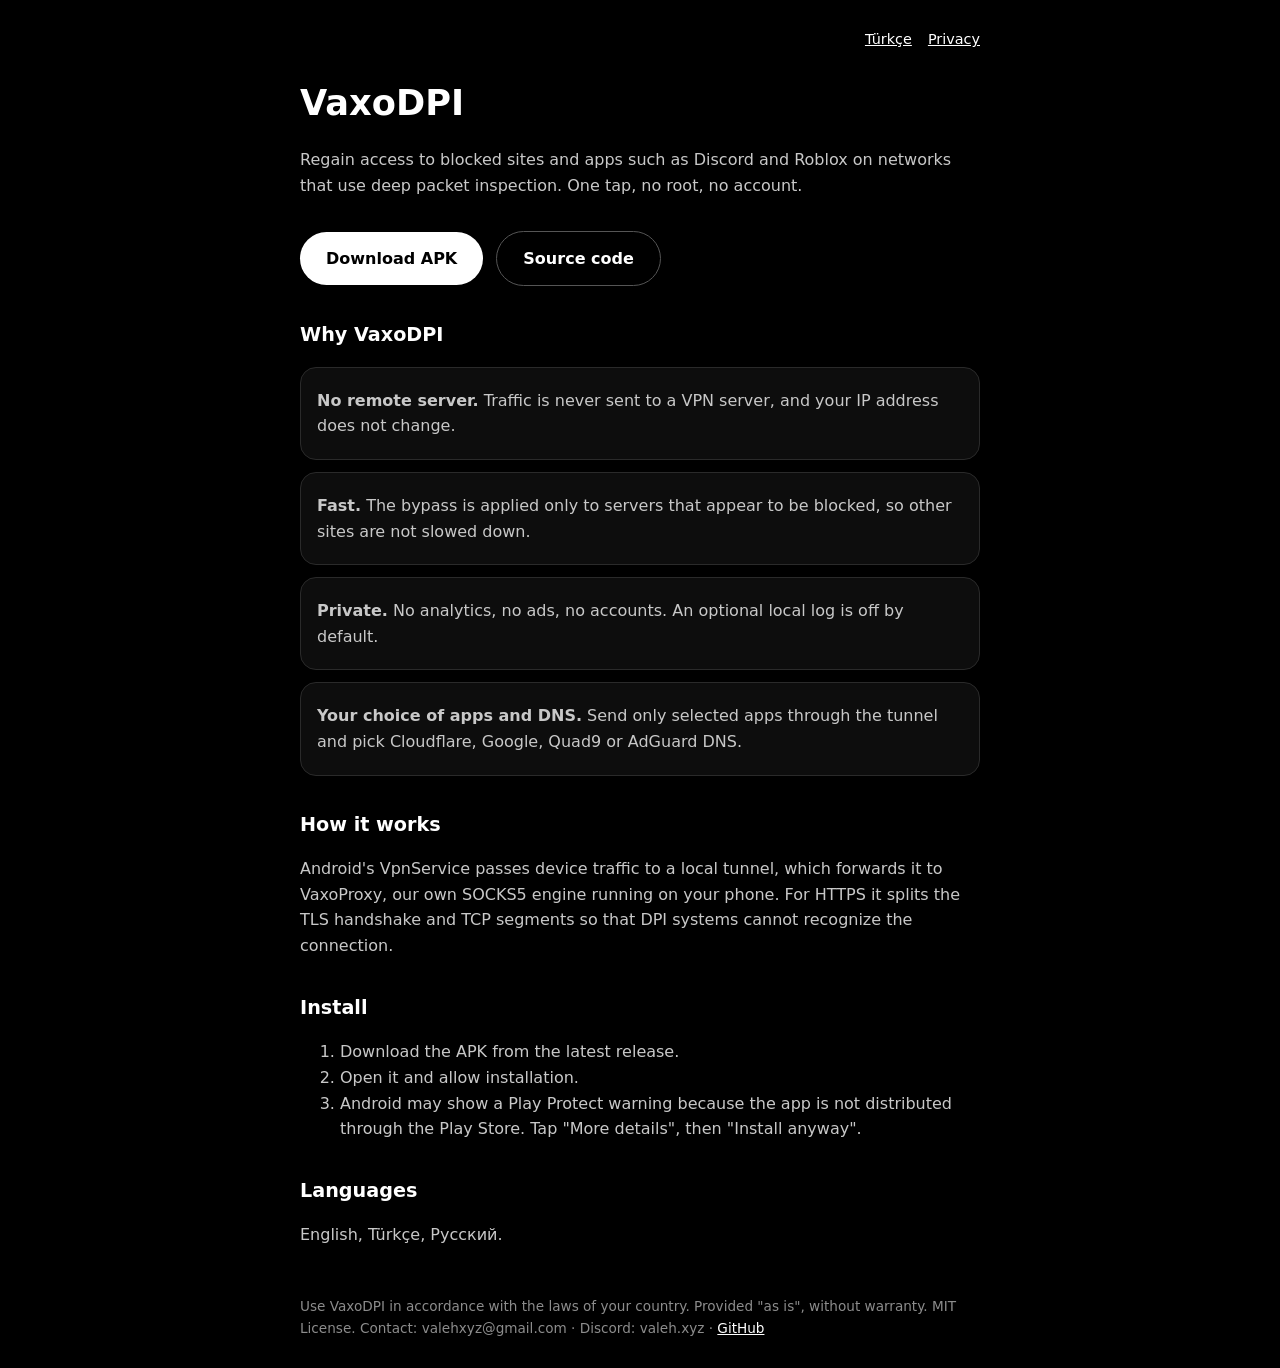
==== docs/index.html @ 260b026a "Add website and privacy policy" ====
<!doctype html>
<html lang="en"><head><meta charset="utf-8">
<meta name="viewport" content="width=device-width,initial-scale=1">
<title>VaxoDPI – Android DPI bypass, no root, no server</title>
<meta name="description" content="VaxoDPI regains access to blocked sites and apps on Android. No root, no remote VPN server, no analytics.">
<link rel="stylesheet" href="style.css"></head><body><main>
<nav><a href="tr.html">Türkçe</a><a href="privacy.html">Privacy</a></nav>
<h1>VaxoDPI</h1>
<p>Regain access to blocked sites and apps such as Discord and Roblox on networks that use deep packet inspection. One tap, no root, no account.</p>
<a class="btn" href="https://github.com/valehhdoth/VaxoDPI/releases/latest">Download APK</a>
<a class="btn alt" href="https://github.com/valehhdoth/VaxoDPI">Source code</a>
<h2>Why VaxoDPI</h2>
<div class="card"><p><b>No remote server.</b> Traffic is never sent to a VPN server, and your IP address does not change.</p></div>
<div class="card"><p><b>Fast.</b> The bypass is applied only to servers that appear to be blocked, so other sites are not slowed down.</p></div>
<div class="card"><p><b>Private.</b> No analytics, no ads, no accounts. An optional local log is off by default.</p></div>
<div class="card"><p><b>Your choice of apps and DNS.</b> Send only selected apps through the tunnel and pick Cloudflare, Google, Quad9 or AdGuard DNS.</p></div>
<h2>How it works</h2>
<p>Android's VpnService passes device traffic to a local tunnel, which forwards it to VaxoProxy, our own SOCKS5 engine running on your phone. For HTTPS it splits the TLS handshake and TCP segments so that DPI systems cannot recognize the connection.</p>
<h2>Install</h2>
<ol><li>Download the APK from the latest release.</li><li>Open it and allow installation.</li><li>Android may show a Play Protect warning because the app is not distributed through the Play Store. Tap "More details", then "Install anyway".</li></ol>
<h2>Languages</h2>
<p>English, Türkçe, Русский.</p>
<footer>Use VaxoDPI in accordance with the laws of your country. Provided "as is", without warranty. MIT License. Contact: valehxyz@gmail.com · Discord: valeh.xyz · <a href="https://github.com/valehhdoth">GitHub</a></footer>
</main></body></html>
---- docs/style.css ----
:root{color-scheme:dark}
*{box-sizing:border-box}
body{margin:0;background:#000;color:#fff;font-family:system-ui,sans-serif;line-height:1.6}
main{max-width:720px;margin:0 auto;padding:28px 20px}
h1{font-size:2.2rem;margin:24px 0 8px}
h2{margin-top:34px;font-size:1.2rem}
p,li{color:#c8c8c8}
a{color:#fff}
.btn{display:inline-block;background:#fff;color:#000;padding:14px 26px;border-radius:28px;text-decoration:none;font-weight:700;margin:16px 8px 0 0}
.btn.alt{background:none;color:#fff;border:1px solid #555}
.card{background:#0d0d0d;border:1px solid #2a2a2a;border-radius:16px;padding:4px 16px;margin:12px 0}
nav{display:flex;gap:16px;justify-content:flex-end;font-size:.9rem}
footer{margin-top:48px;color:#8c8c8c;font-size:.85rem}
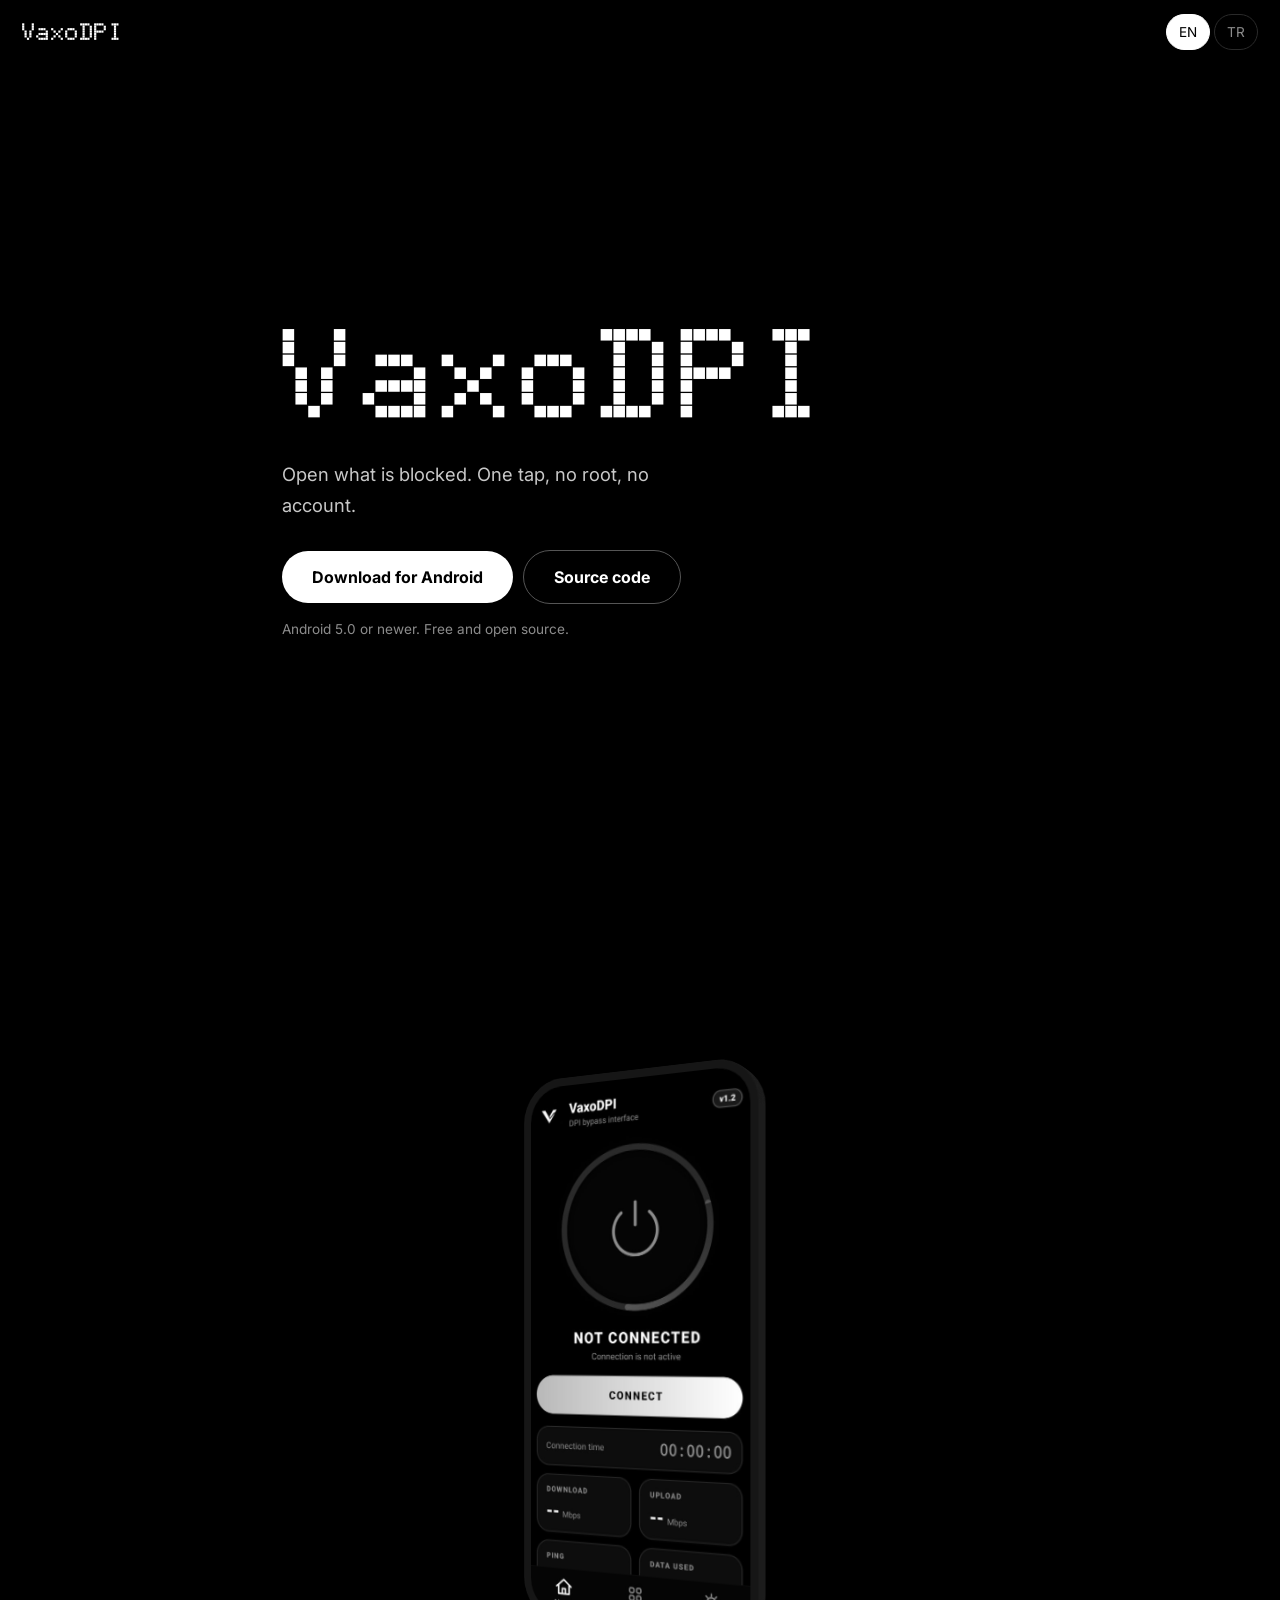
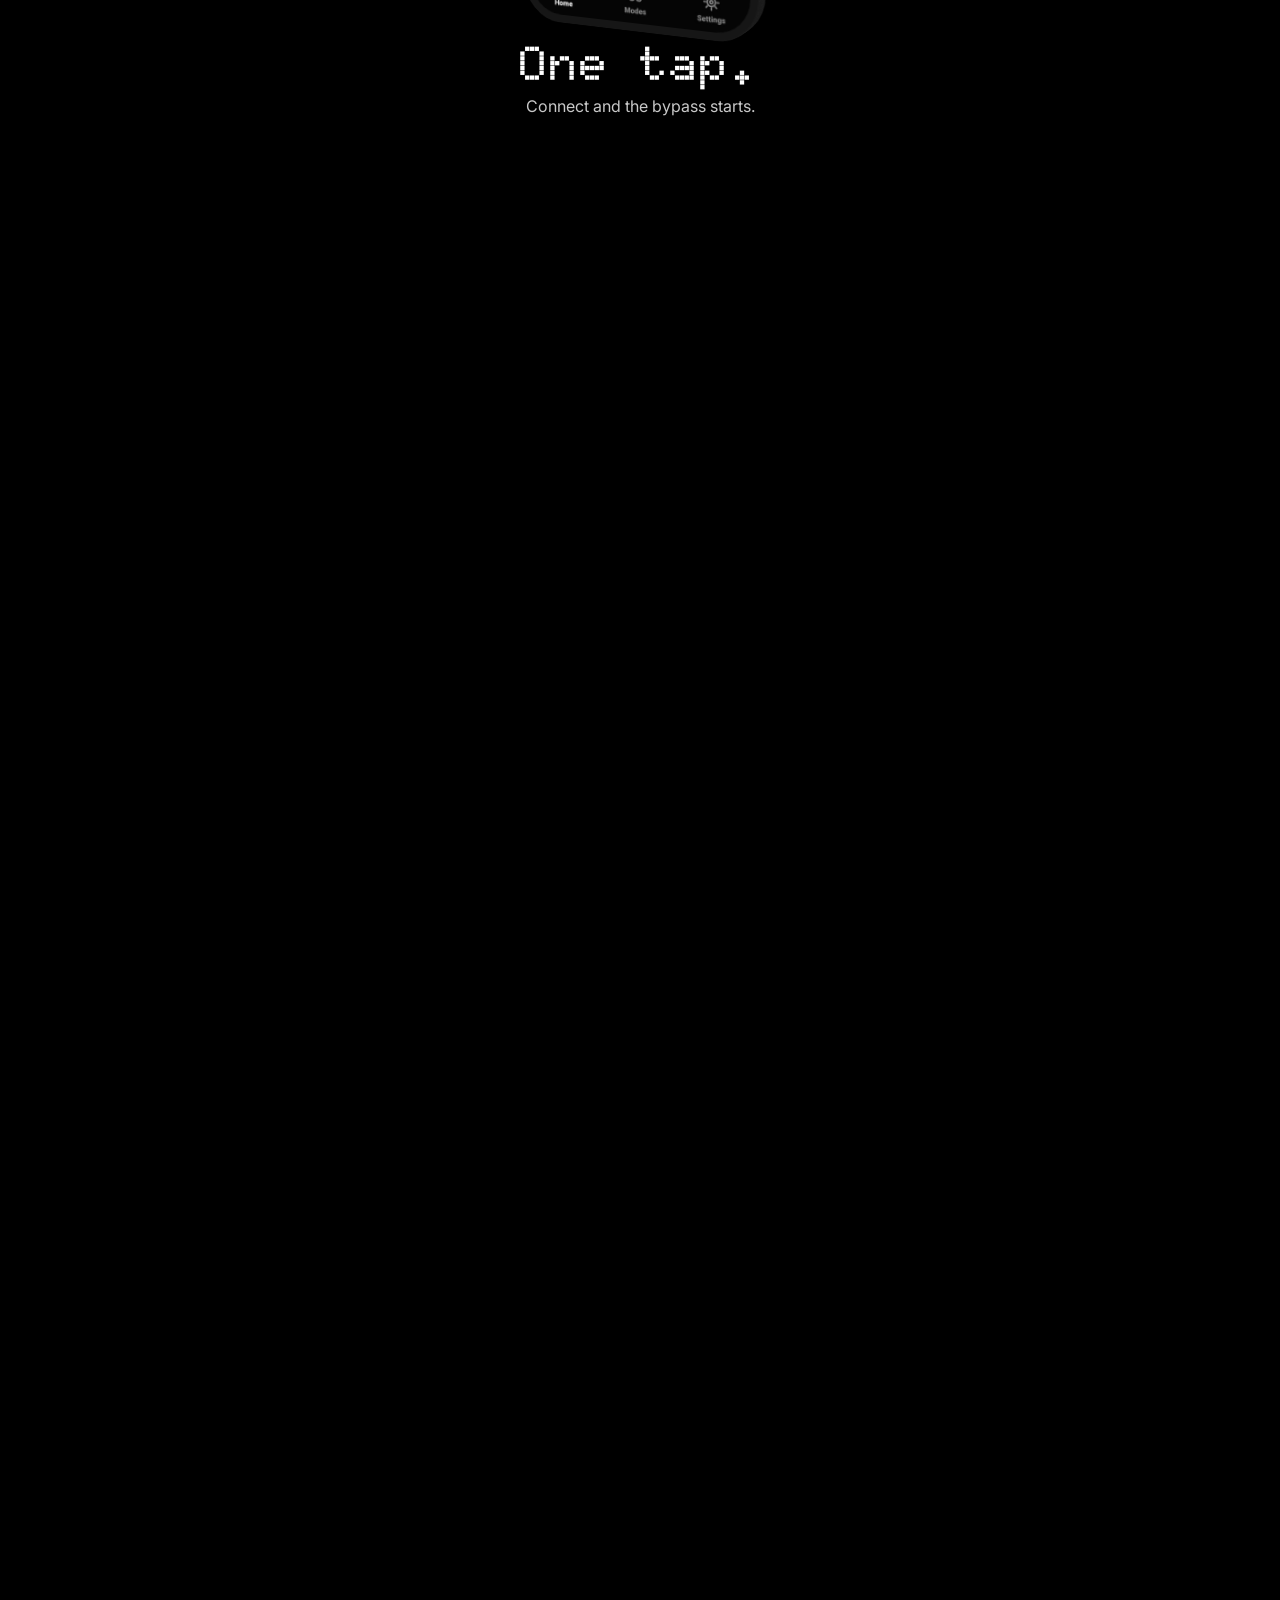
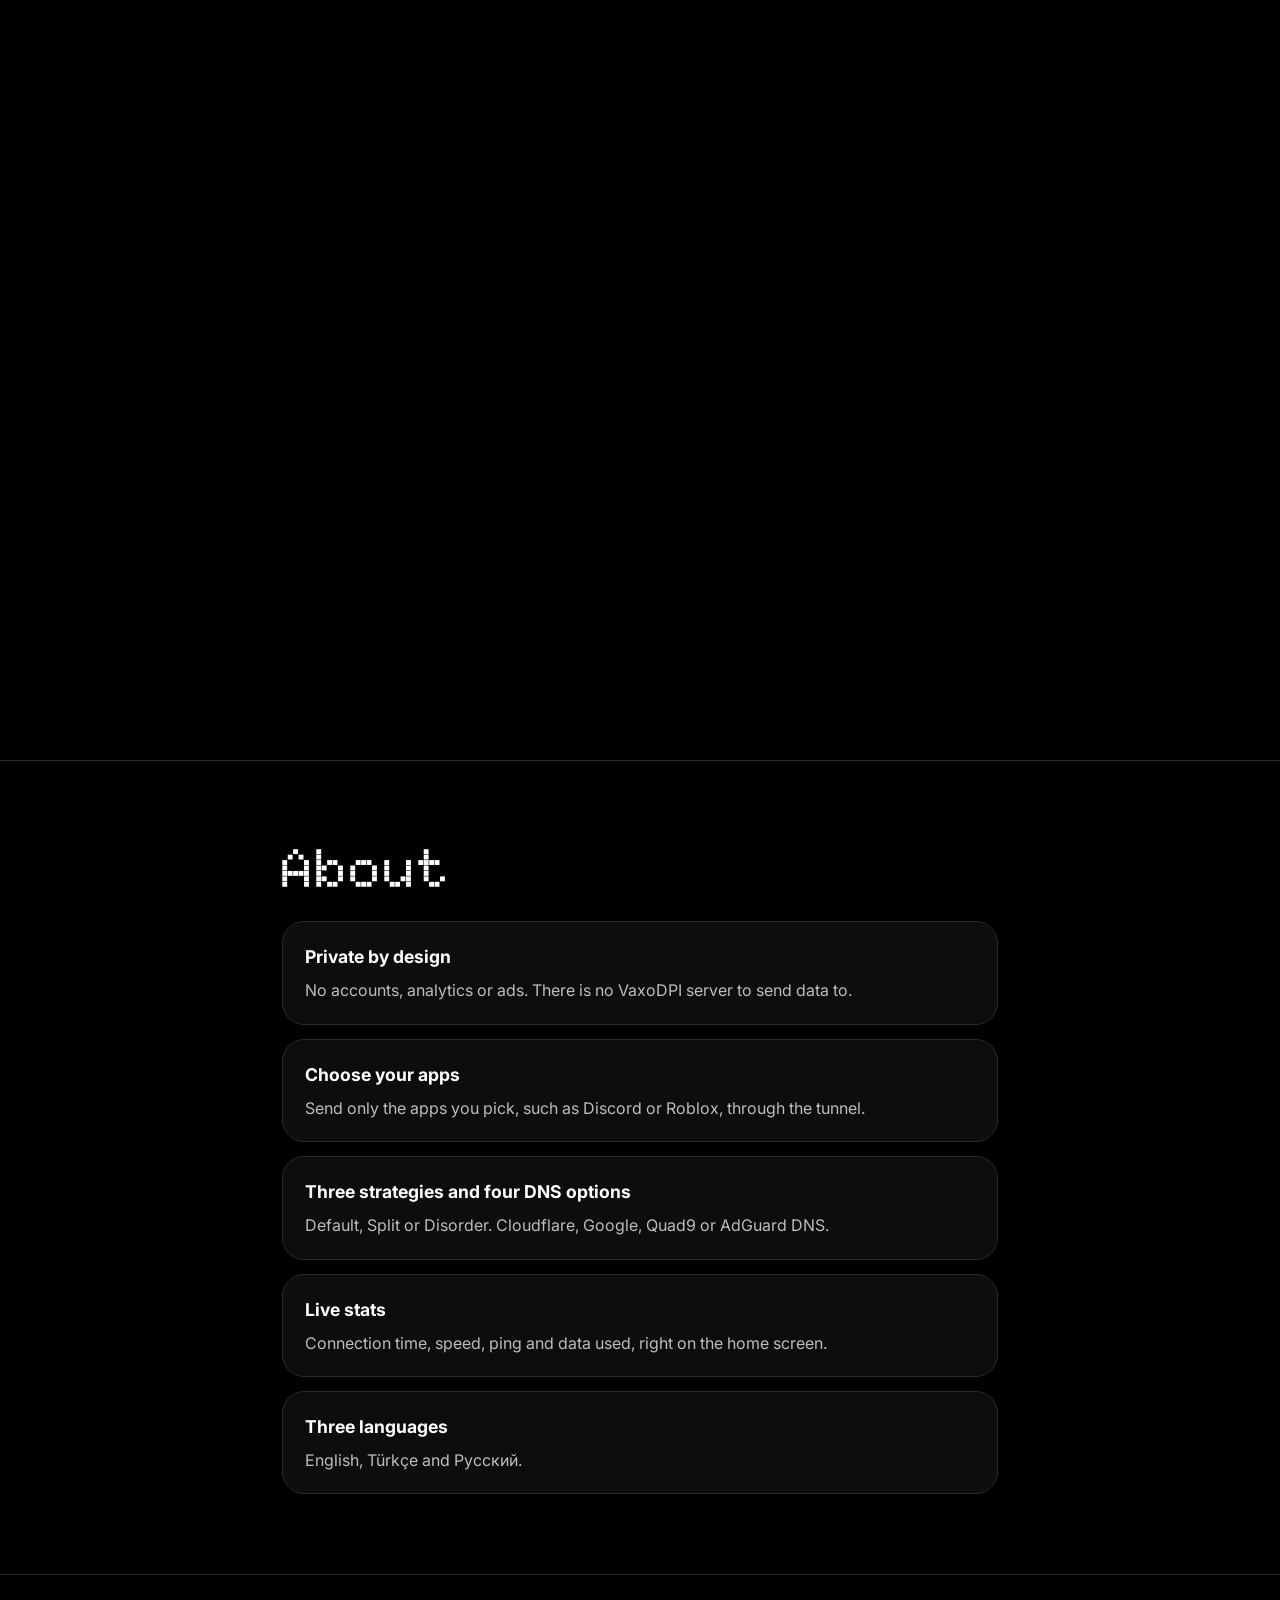
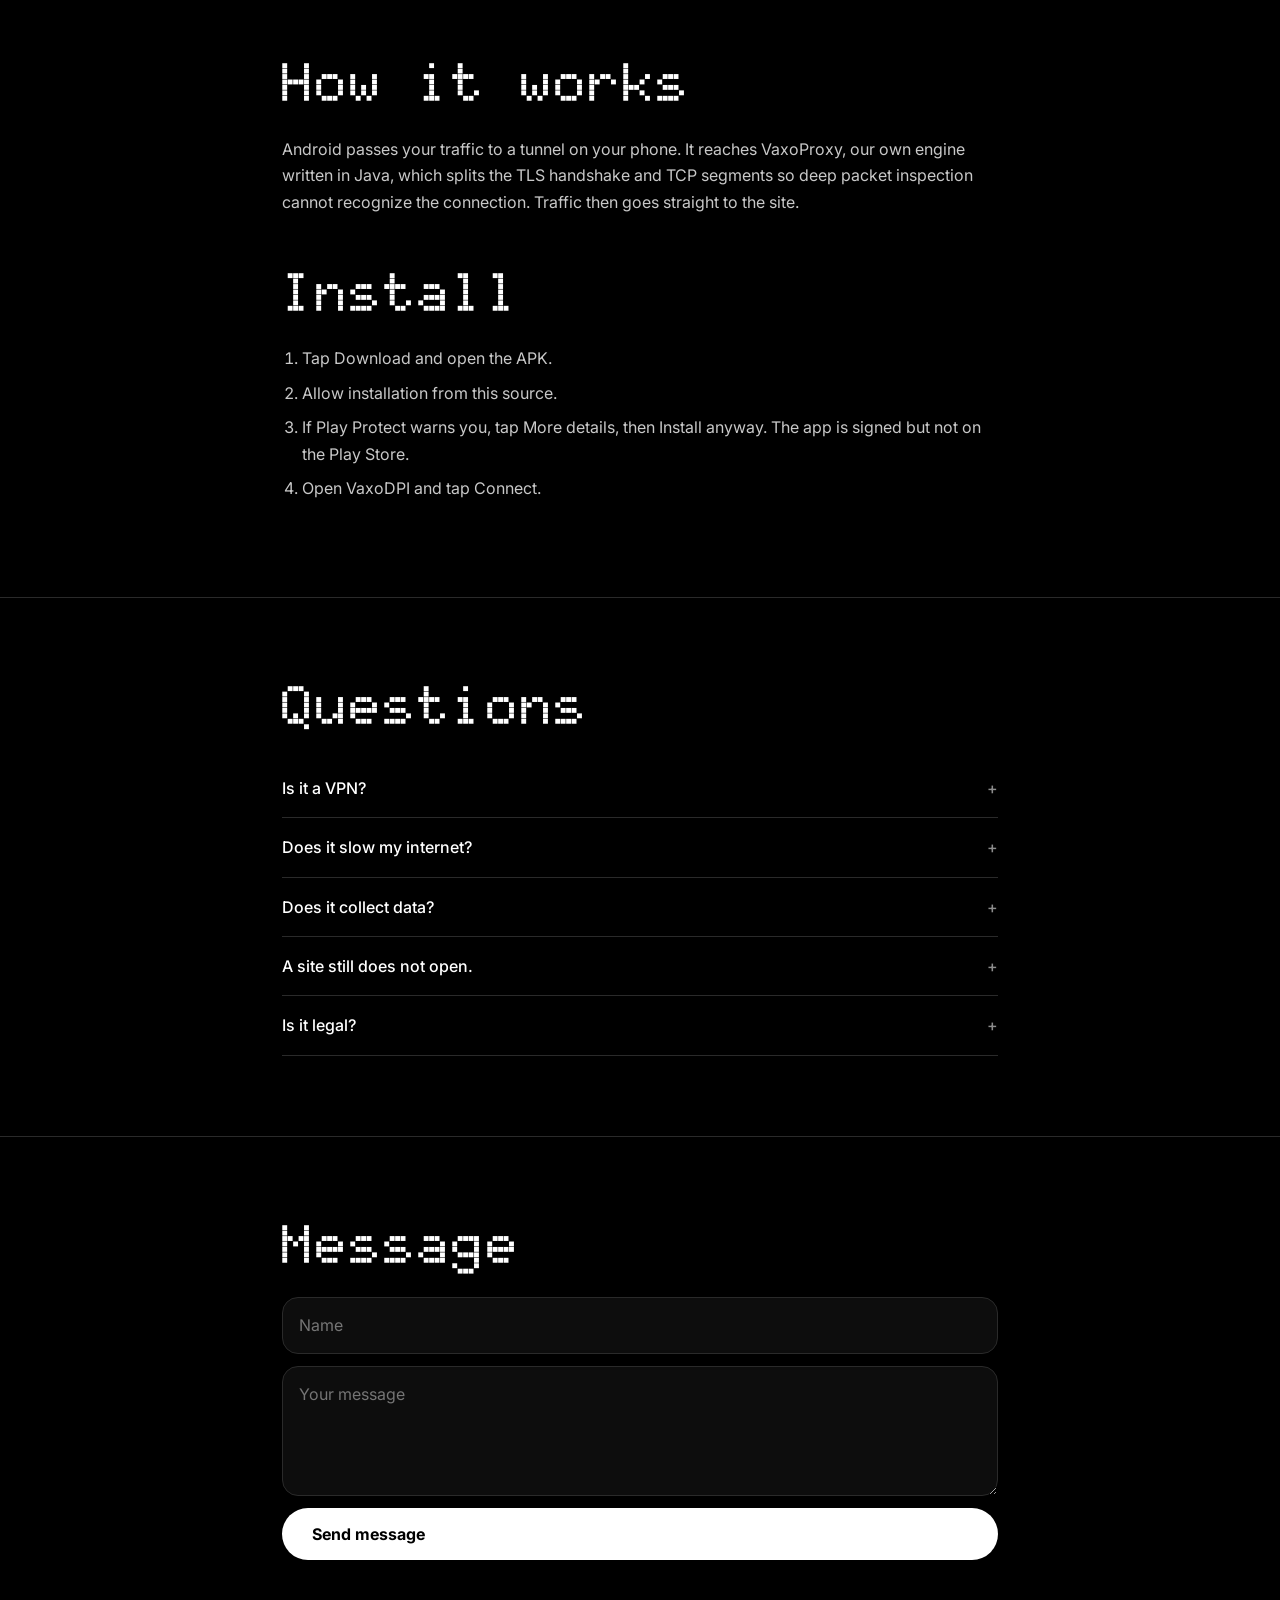
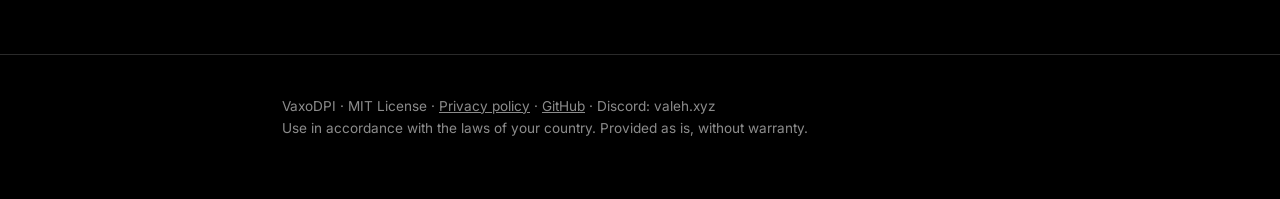
==== commit 41ca4966: "Contact form via FormSubmit" ====
--- a/docs/index.html
+++ b/docs/index.html
@@ -1,24 +1,154 @@
 <!doctype html>
 <html lang="en"><head><meta charset="utf-8">
 <meta name="viewport" content="width=device-width,initial-scale=1">
-<title>VaxoDPI – Android DPI bypass, no root, no server</title>
-<meta name="description" content="VaxoDPI regains access to blocked sites and apps on Android. No root, no remote VPN server, no analytics.">
-<link rel="stylesheet" href="style.css"></head><body><main>
-<nav><a href="tr.html">Türkçe</a><a href="privacy.html">Privacy</a></nav>
-<h1>VaxoDPI</h1>
-<p>Regain access to blocked sites and apps such as Discord and Roblox on networks that use deep packet inspection. One tap, no root, no account.</p>
-<a class="btn" href="https://github.com/valehhdoth/VaxoDPI/releases/latest">Download APK</a>
-<a class="btn alt" href="https://github.com/valehhdoth/VaxoDPI">Source code</a>
-<h2>Why VaxoDPI</h2>
-<div class="card"><p><b>No remote server.</b> Traffic is never sent to a VPN server, and your IP address does not change.</p></div>
-<div class="card"><p><b>Fast.</b> The bypass is applied only to servers that appear to be blocked, so other sites are not slowed down.</p></div>
-<div class="card"><p><b>Private.</b> No analytics, no ads, no accounts. An optional local log is off by default.</p></div>
-<div class="card"><p><b>Your choice of apps and DNS.</b> Send only selected apps through the tunnel and pick Cloudflare, Google, Quad9 or AdGuard DNS.</p></div>
-<h2>How it works</h2>
-<p>Android's VpnService passes device traffic to a local tunnel, which forwards it to VaxoProxy, our own SOCKS5 engine running on your phone. For HTTPS it splits the TLS handshake and TCP segments so that DPI systems cannot recognize the connection.</p>
-<h2>Install</h2>
-<ol><li>Download the APK from the latest release.</li><li>Open it and allow installation.</li><li>Android may show a Play Protect warning because the app is not distributed through the Play Store. Tap "More details", then "Install anyway".</li></ol>
-<h2>Languages</h2>
-<p>English, Türkçe, Русский.</p>
-<footer>Use VaxoDPI in accordance with the laws of your country. Provided "as is", without warranty. MIT License. Contact: valehxyz@gmail.com · Discord: valeh.xyz · <a href="https://github.com/valehhdoth">GitHub</a></footer>
-</main></body></html>
+<title>VaxoDPI – Android DPI bypass</title>
+<meta name="description" content="VaxoDPI regains access to blocked sites and apps on Android. No root, no remote server, no analytics.">
+<link rel="preconnect" href="https://fonts.googleapis.com"><link rel="preconnect" href="https://fonts.gstatic.com" crossorigin>
+<link href="https://fonts.googleapis.com/css2?family=Doto:wght@400;900&family=Inter:wght@400;500;700&display=swap" rel="stylesheet">
+<style>
+:root{color-scheme:dark;--bg:#000;--fg:#fff;--mut:#8c8c8c;--line:#2a2a2a;--card:#0d0d0d}
+*{box-sizing:border-box}html{scroll-behavior:smooth}
+body{margin:0;background:var(--bg);color:var(--fg);font:400 1rem/1.65 Inter,system-ui,sans-serif}
+a{color:inherit}
+.dot{font-family:Doto,ui-monospace,monospace;font-weight:900;letter-spacing:.02em;line-height:1}
+.wrap{max-width:760px;margin:0 auto;padding:0 22px}
+header{position:fixed;top:0;left:0;right:0;z-index:10;display:flex;justify-content:space-between;align-items:center;padding:14px 22px;background:linear-gradient(#000,#0000)}
+header b{font-size:1.5rem}
+.lang button{background:none;border:1px solid var(--line);color:var(--mut);padding:6px 12px;border-radius:20px;font:inherit;font-size:.85rem;cursor:pointer}
+.lang button.on{color:#000;background:#fff;border-color:#fff}
+.hero{min-height:100svh;display:flex;flex-direction:column;justify-content:center;padding:90px 22px 40px;max-width:760px;margin:0 auto}
+.hero h1{font-size:clamp(3.4rem,17vw,8rem);margin:0 0 22px}
+.hero p{font-size:1.15rem;color:#c8c8c8;max-width:34ch;margin:0 0 30px}
+.btn{display:inline-flex;align-items:center;gap:10px;background:#fff;color:#000;border:0;border-radius:32px;padding:16px 30px;font:700 1rem Inter,sans-serif;text-decoration:none;cursor:pointer}
+.btn.alt{background:none;color:#fff;border:1px solid #555;margin-left:10px}
+.small{color:var(--mut);font-size:.85rem;margin-top:14px}
+.stage{height:340vh;position:relative}
+.sticky{position:sticky;top:0;height:100svh;display:flex;align-items:center;justify-content:center;overflow:hidden}
+.scene{perspective:1100px;font-size:min(16px,3.7vw)}
+.phone{position:relative;width:16em;height:34.8em;transform-style:preserve-3d;will-change:transform}
+.phone>*{position:absolute;inset:0;border-radius:2.7em}
+.edge{background:#1b1b1b}
+.face{backface-visibility:hidden;background:#111;border:.5em solid #161616;overflow:hidden}
+.face img{width:100%;height:100%;object-fit:cover;display:block;border-radius:2.2em}
+.back{transform:rotateY(180deg);display:flex;align-items:center;justify-content:center;background:linear-gradient(160deg,#222,#080808);border:.5em solid #161616}
+.back span{font-size:3em;color:#fff}
+.cap{position:absolute;left:0;right:0;bottom:9vh;text-align:center;padding:0 22px;opacity:0;transition:opacity .35s;pointer-events:none}
+.cap.on{opacity:1}
+.cap h2{font-size:clamp(1.8rem,7vw,3rem);margin:0 0 6px}
+.cap p{margin:0;color:#c8c8c8}
+section.s{padding:80px 0;border-top:1px solid var(--line)}
+section.s h2{font-size:clamp(2rem,9vw,3.4rem);margin:0 0 26px}
+.grid{display:grid;gap:14px}
+.card{background:var(--card);border:1px solid var(--line);border-radius:22px;padding:20px 22px}
+.card h3{margin:0 0 6px;font-size:1.1rem}.card p{margin:0;color:#bdbdbd}
+details{border-bottom:1px solid var(--line);padding:16px 0}
+summary{cursor:pointer;font-weight:500;list-style:none}
+summary::-webkit-details-marker{display:none}
+summary:after{content:"+";float:right;color:var(--mut)}
+details[open] summary:after{content:"–"}
+details p{color:#bdbdbd;margin:10px 0 0}
+ol{padding-left:20px;color:#c8c8c8}li{margin:8px 0}
+form{display:grid;gap:12px}
+input,textarea{width:100%;background:var(--card);color:#fff;border:1px solid var(--line);border-radius:16px;padding:14px 16px;font:inherit}
+input:focus,textarea:focus,button:focus-visible,a:focus-visible,summary:focus-visible{outline:2px solid #fff;outline-offset:2px}
+textarea{min-height:130px;resize:vertical}
+footer{padding:40px 0 60px;color:var(--mut);font-size:.85rem;border-top:1px solid var(--line)}
+@media (prefers-reduced-motion:reduce){html{scroll-behavior:auto}.cap{transition:none}}
+</style></head><body>
+<header><b class="dot">VaxoDPI</b><div class="lang"><button data-l="en">EN</button> <button data-l="tr">TR</button></div></header>
+
+<div class="hero">
+<h1 class="dot">VaxoDPI</h1>
+<p data-i="hero">Open what is blocked. One tap, no root, no account.</p>
+<div><a class="btn" id="dl" href="#"><span data-i="download">Download for Android</span></a><a class="btn alt" href="https://github.com/valehhdoth/VaxoDPI" data-i="source">Source code</a></div>
+<div class="small" data-i="req">Android 5.0 or newer. Free and open source.</div>
+</div>
+
+<div class="stage" id="stage"><div class="sticky">
+<div class="scene"><div class="phone" id="phone">
+<div class="face" style="transform:translateZ(.65em)"><img alt="VaxoDPI app" src="[data-uri]"></div>
+<div class="back" style="transform:translateZ(-.65em) rotateY(180deg)"><span class="dot">V</span></div>
+</div></div>
+<div class="cap on" data-c="0"><h2 class="dot" data-i="c0t">One tap.</h2><p data-i="c0p">Connect and the bypass starts.</p></div>
+<div class="cap" data-c="1"><h2 class="dot" data-i="c1t">Nothing leaves your phone.</h2><p data-i="c1p">No VPN server. Your IP does not change.</p></div>
+<div class="cap" data-c="2"><h2 class="dot" data-i="c2t">Only when needed.</h2><p data-i="c2p">Bypass is applied to blocked servers, so the rest stays fast.</p></div>
+</div></div>
+
+<section class="s"><div class="wrap">
+<h2 class="dot" data-i="abt">About</h2>
+<div class="grid">
+<div class="card"><h3 data-i="f1t">Private by design</h3><p data-i="f1p">No accounts, analytics or ads. There is no VaxoDPI server to send data to.</p></div>
+<div class="card"><h3 data-i="f2t">Choose your apps</h3><p data-i="f2p">Send only the apps you pick, such as Discord or Roblox, through the tunnel.</p></div>
+<div class="card"><h3 data-i="f3t">Three strategies and four DNS options</h3><p data-i="f3p">Default, Split or Disorder. Cloudflare, Google, Quad9 or AdGuard DNS.</p></div>
+<div class="card"><h3 data-i="f4t">Live stats</h3><p data-i="f4p">Connection time, speed, ping and data used, right on the home screen.</p></div>
+<div class="card"><h3 data-i="f5t">Three languages</h3><p data-i="f5p">English, Türkçe and Русский.</p></div>
+</div></div></section>
+
+<section class="s"><div class="wrap">
+<h2 class="dot" data-i="how">How it works</h2>
+<p style="color:#c8c8c8" data-i="howp">Android passes your traffic to a tunnel on your phone. It reaches VaxoProxy, our own engine written in Java, which splits the TLS handshake and TCP segments so deep packet inspection cannot recognize the connection. Traffic then goes straight to the site.</p>
+<h2 class="dot" style="margin-top:50px" data-i="inst">Install</h2>
+<ol><li data-i="s1">Tap Download and open the APK.</li><li data-i="s2">Allow installation from this source.</li><li data-i="s3">If Play Protect warns you, tap More details, then Install anyway. The app is signed but not on the Play Store.</li><li data-i="s4">Open VaxoDPI and tap Connect.</li></ol>
+</div></section>
+
+<section class="s"><div class="wrap">
+<h2 class="dot" data-i="faq">Questions</h2>
+<details><summary data-i="q1">Is it a VPN?</summary><p data-i="a1">It uses Android's VPN permission, but no remote server is involved. It does not change your IP or country.</p></details>
+<details><summary data-i="q2">Does it slow my internet?</summary><p data-i="a2">Barely. Sites that are not blocked are passed through untouched.</p></details>
+<details><summary data-i="q3">Does it collect data?</summary><p data-i="a3">No. An optional local log is off by default and never records sites or IP addresses. See the privacy policy.</p></details>
+<details><summary data-i="q4">A site still does not open.</summary><p data-i="a4">Open Modes, pick another strategy, then reconnect. You can also change DNS in Settings.</p></details>
+<details><summary data-i="q5">Is it legal?</summary><p data-i="a5">Laws differ by country. You are responsible for following yours.</p></details>
+</div></section>
+
+<section class="s"><div class="wrap">
+<h2 class="dot" data-i="msg">Message</h2>
+<form id="f"><input id="n" data-p="name" placeholder="Name" autocomplete="name"><textarea id="m" data-p="text" placeholder="Your message" required></textarea>
+<button class="btn" type="submit" data-i="send">Send message</button></form>
+<p class="small" id="mn" role="status"></p>
+</div></section>
+
+<footer><div class="wrap">VaxoDPI · MIT License · <a href="privacy.html" data-i="priv">Privacy policy</a> · <a href="https://github.com/valehhdoth">GitHub</a> · Discord: valeh.xyz<br><span data-i="legal">Use in accordance with the laws of your country. Provided as is, without warranty.</span></div></footer>
+
+<script>
+var APK="https://github.com/valehhdoth/VaxoDPI/releases/latest/download/app-release.apk";
+var T={en:{},tr:{
+hero:"Engellenenleri aç. Tek dokunuş, root yok, hesap yok.",download:"Android için indir",source:"Kaynak kod",req:"Android 5.0 ve üzeri. Ücretsiz ve açık kaynak.",
+c0t:"Tek dokunuş.",c0p:"Bağlan, atlatma başlasın.",c1t:"Telefonundan çıkmaz.",c1p:"VPN sunucusu yok. IP adresin değişmez.",c2t:"Sadece gerekirse.",c2p:"Atlatma engelli sunuculara uygulanır, gerisi hızlı kalır.",
+abt:"Hakkında",f1t:"Gizlilik öncelikli",f1p:"Hesap, analitik ve reklam yok. Veri gönderilecek bir VaxoDPI sunucusu da yok.",f2t:"Uygulamalarını seç",f2p:"Yalnızca seçtiğin uygulamaları (Discord, Roblox gibi) tünelden geçir.",f3t:"Üç strateji, dört DNS",f3p:"Varsayılan, Split veya Disorder. Cloudflare, Google, Quad9 veya AdGuard DNS.",f4t:"Canlı istatistik",f4p:"Bağlantı süresi, hız, ping ve kullanılan veri ana ekranda.",f5t:"Üç dil",f5p:"English, Türkçe ve Русский.",
+how:"Nasıl çalışır",howp:"Android trafiğini telefonundaki bir tünele iletir. Trafik Java ile yazdığımız kendi motorumuz VaxoProxy'ye ulaşır. Motor TLS el sıkışmasını ve TCP parçalarını bölerek derin paket incelemesinin bağlantıyı tanımasını engeller. Trafik sonra doğrudan siteye gider.",inst:"Kurulum",
+s1:"İndir'e dokun ve APK'yı aç.",s2:"Bu kaynaktan kuruluma izin ver.",s3:"Play Protect uyarırsa Daha fazla ayrıntı, sonra Yine de yükle'ye dokun. Uygulama imzalıdır ama Play Store'da değildir.",s4:"VaxoDPI'yi aç ve Bağlan'a dokun.",
+faq:"Sorular",q1:"VPN mi bu?",a1:"Android'in VPN iznini kullanır ama uzak sunucu yoktur. IP adresini veya ülkeni değiştirmez.",q2:"İnterneti yavaşlatır mı?",a2:"Pek sayılmaz. Engelli olmayan siteler olduğu gibi geçer.",q3:"Veri topluyor mu?",a3:"Hayır. İsteğe bağlı yerel log varsayılan olarak kapalıdır, site veya IP kaydetmez. Gizlilik politikasına bak.",q4:"Bir site hâlâ açılmıyor.",a4:"Modlar'dan başka bir strateji seç ve yeniden bağlan. Ayarlar'dan DNS de değiştirebilirsin.",q5:"Yasal mı?",a5:"Yasalar ülkeye göre değişir. Kendi ülkenin yasalarına uymak sana aittir.",
+msg:"Mesaj",name:"İsim",text:"Mesajın",send:"Mesajı gönder",priv:"Gizlilik politikası",legal:"Ülkenin yasalarına uygun kullan. Garanti verilmeden olduğu gibi sunulur."}};
+var D={};document.querySelectorAll("[data-i]").forEach(function(e){D[e.dataset.i]=e.innerHTML});
+var P={};document.querySelectorAll("[data-p]").forEach(function(e){P[e.dataset.p]=e.placeholder});
+var TP={name:"İsim",text:"Mesajın"};
+function setL(l){document.documentElement.lang=l;
+document.querySelectorAll("[data-i]").forEach(function(e){var k=e.dataset.i;e.innerHTML=(l=="tr"&&T.tr[k])?T.tr[k]:D[k]});
+document.querySelectorAll("[data-p]").forEach(function(e){e.placeholder=l=="tr"?TP[e.dataset.p]:P[e.dataset.p]});
+document.querySelectorAll(".lang button").forEach(function(b){b.classList.toggle("on",b.dataset.l==l)});
+try{localStorage.setItem("l",l)}catch(x){}}
+document.querySelectorAll(".lang button").forEach(function(b){b.onclick=function(){setL(b.dataset.l)}});
+var sl="en";try{sl=localStorage.getItem("l")||((navigator.language||"").slice(0,2)=="tr"?"tr":"en")}catch(x){}
+setL(sl);
+document.getElementById("dl").href=APK;
+document.getElementById("dl").setAttribute("download","VaxoDPI.apk");
+var FORM="valehxyz@gmail.com";
+var FM={en:{ok:"Message sent. Thank you!",err:"Could not send. Please try again.",busy:"Sending…"},tr:{ok:"Mesaj gönderildi. Teşekkürler!",err:"Gönderilemedi. Lütfen tekrar dene.",busy:"Gönderiliyor…"}};
+document.getElementById("f").onsubmit=function(e){e.preventDefault();
+var n=document.getElementById("n").value,m=document.getElementById("m").value,l=document.documentElement.lang=="tr"?"tr":"en",note=document.getElementById("mn"),b=e.target.querySelector("button");
+b.disabled=true;note.textContent=FM[l].busy;
+fetch("https://formsubmit.co/ajax/"+FORM,{method:"POST",headers:{"Content-Type":"application/json",Accept:"application/json"},body:JSON.stringify({name:n,message:m,_subject:"VaxoDPI site message",_captcha:"false",_template:"table"})})
+.then(function(r){if(!r.ok)throw 0;note.textContent=FM[l].ok;e.target.reset()})
+.catch(function(){note.textContent=FM[l].err})
+.then(function(){b.disabled=false})};
+var ph=document.getElementById("phone");
+for(var i=-6;i<=6;i++){var d=document.createElement("div");d.className="edge";d.style.transform="translateZ("+(i*.1)+"em)";ph.insertBefore(d,ph.firstChild)}
+var st=document.getElementById("stage"),caps=document.querySelectorAll(".cap");
+var rm=matchMedia("(prefers-reduced-motion:reduce)").matches;
+function tick(){var r=st.getBoundingClientRect(),t=Math.max(1,r.height-innerHeight);
+var p=Math.min(1,Math.max(0,-r.top/t));
+var ry=rm?-20:-25+p*385,rx=rm?0:8*Math.sin(p*Math.PI*2);
+ph.style.transform="rotateX("+rx+"deg) rotateY("+ry+"deg)";
+var c=p<.34?0:p<.67?1:2;caps.forEach(function(e,i){e.classList.toggle("on",i==c)})}
+addEventListener("scroll",function(){requestAnimationFrame(tick)},{passive:true});addEventListener("resize",tick);tick();
+</script></body></html>
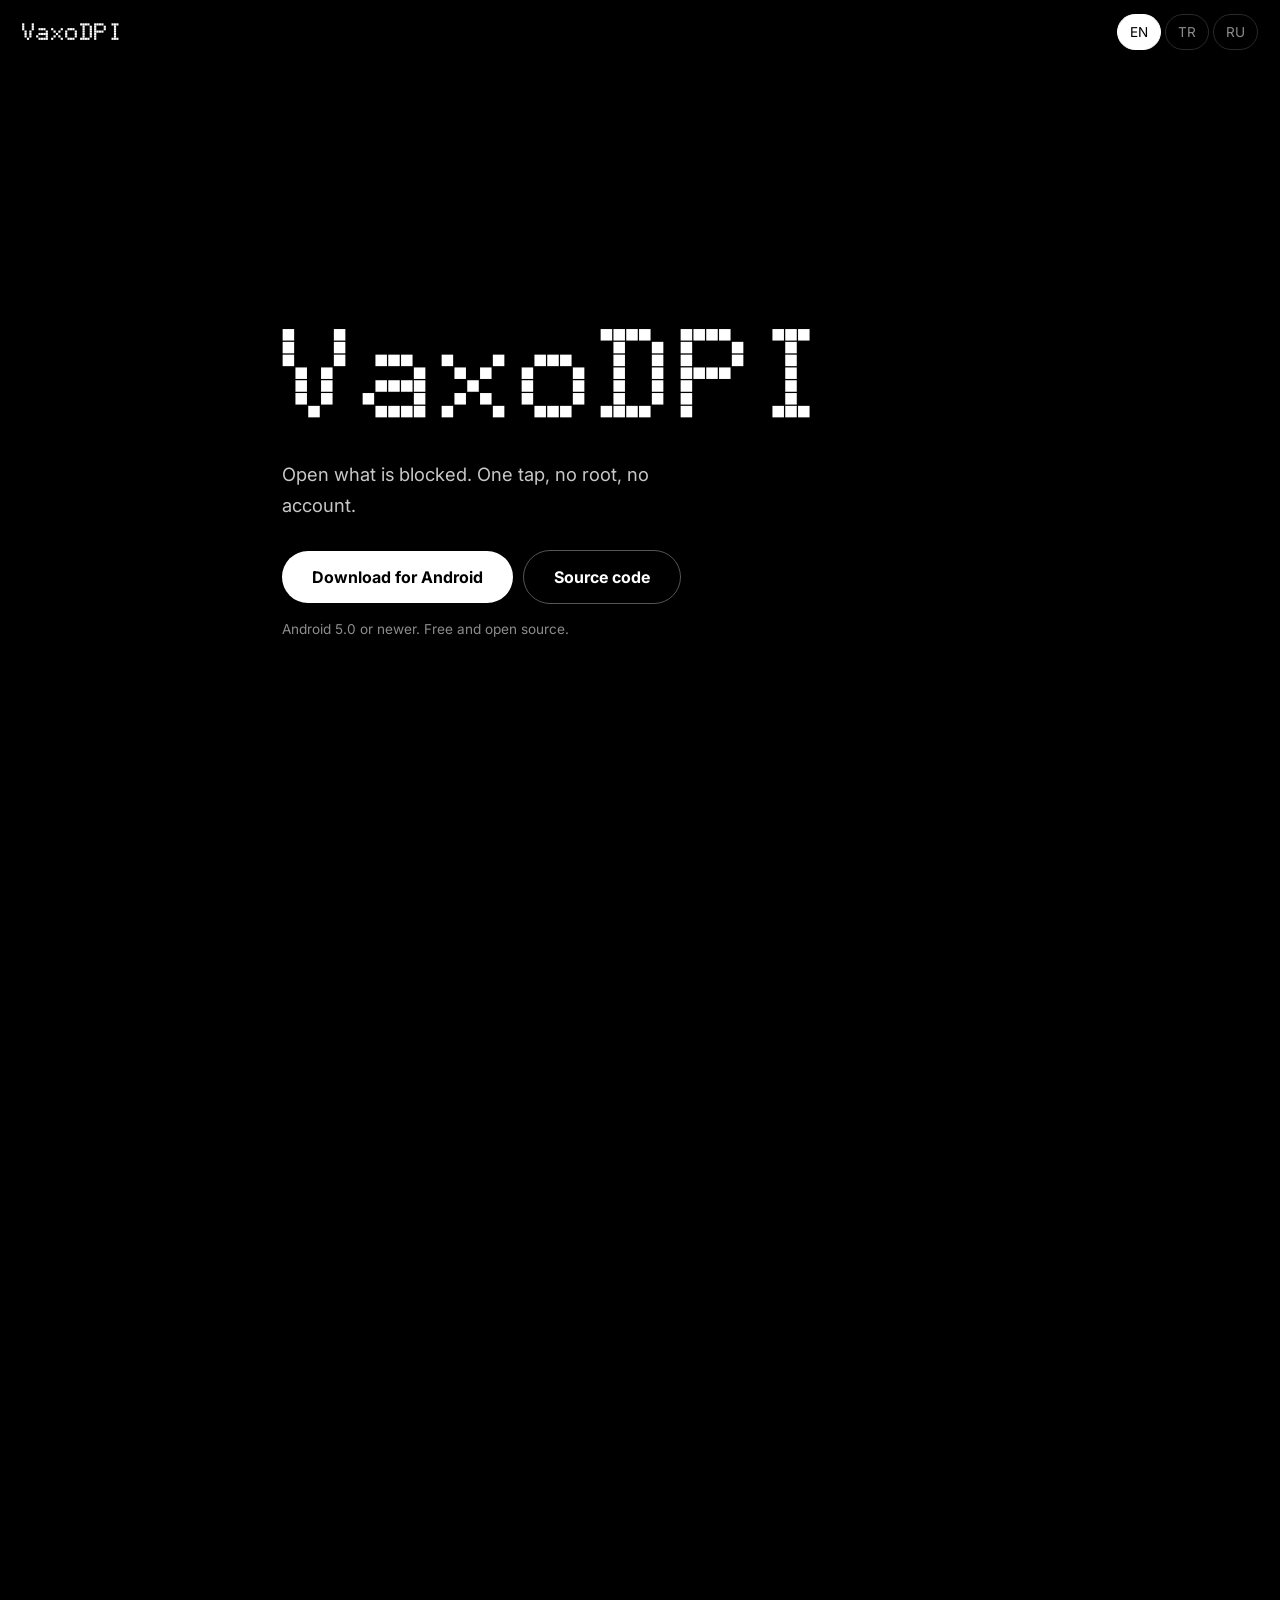
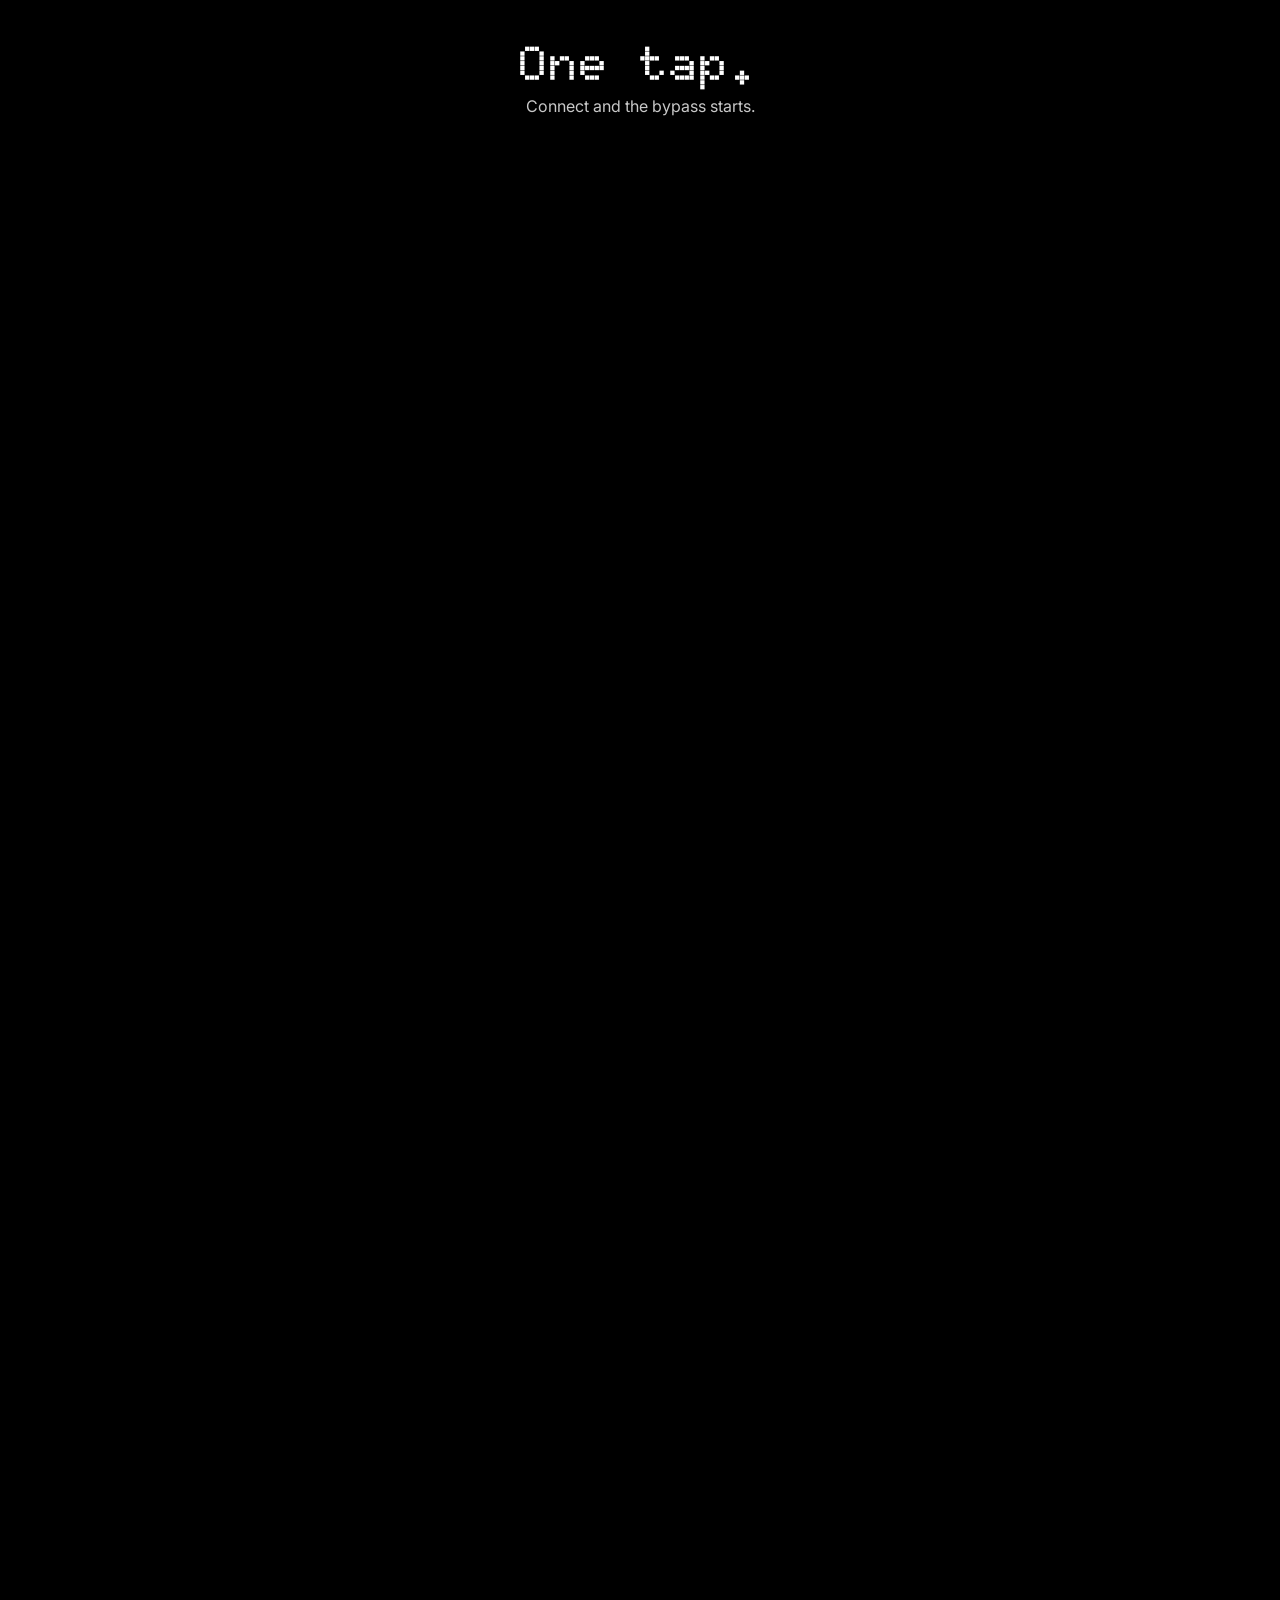
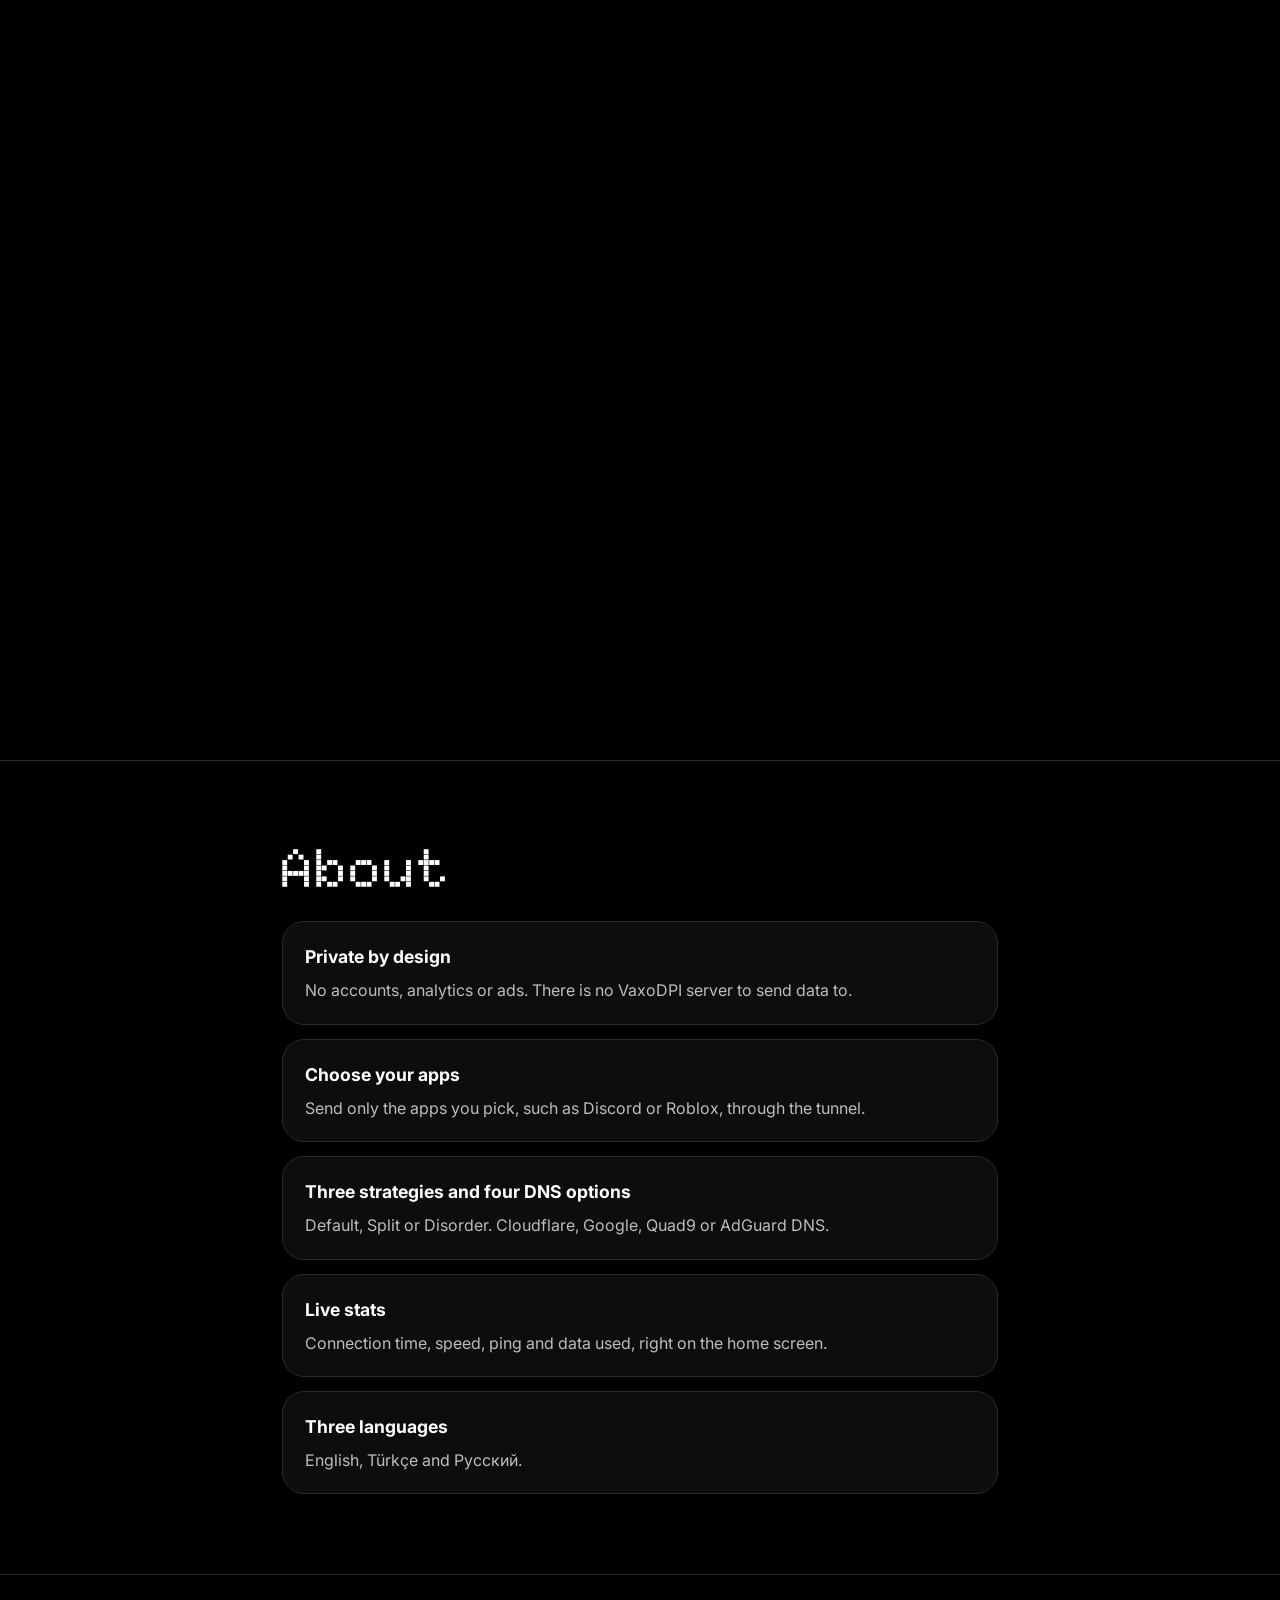
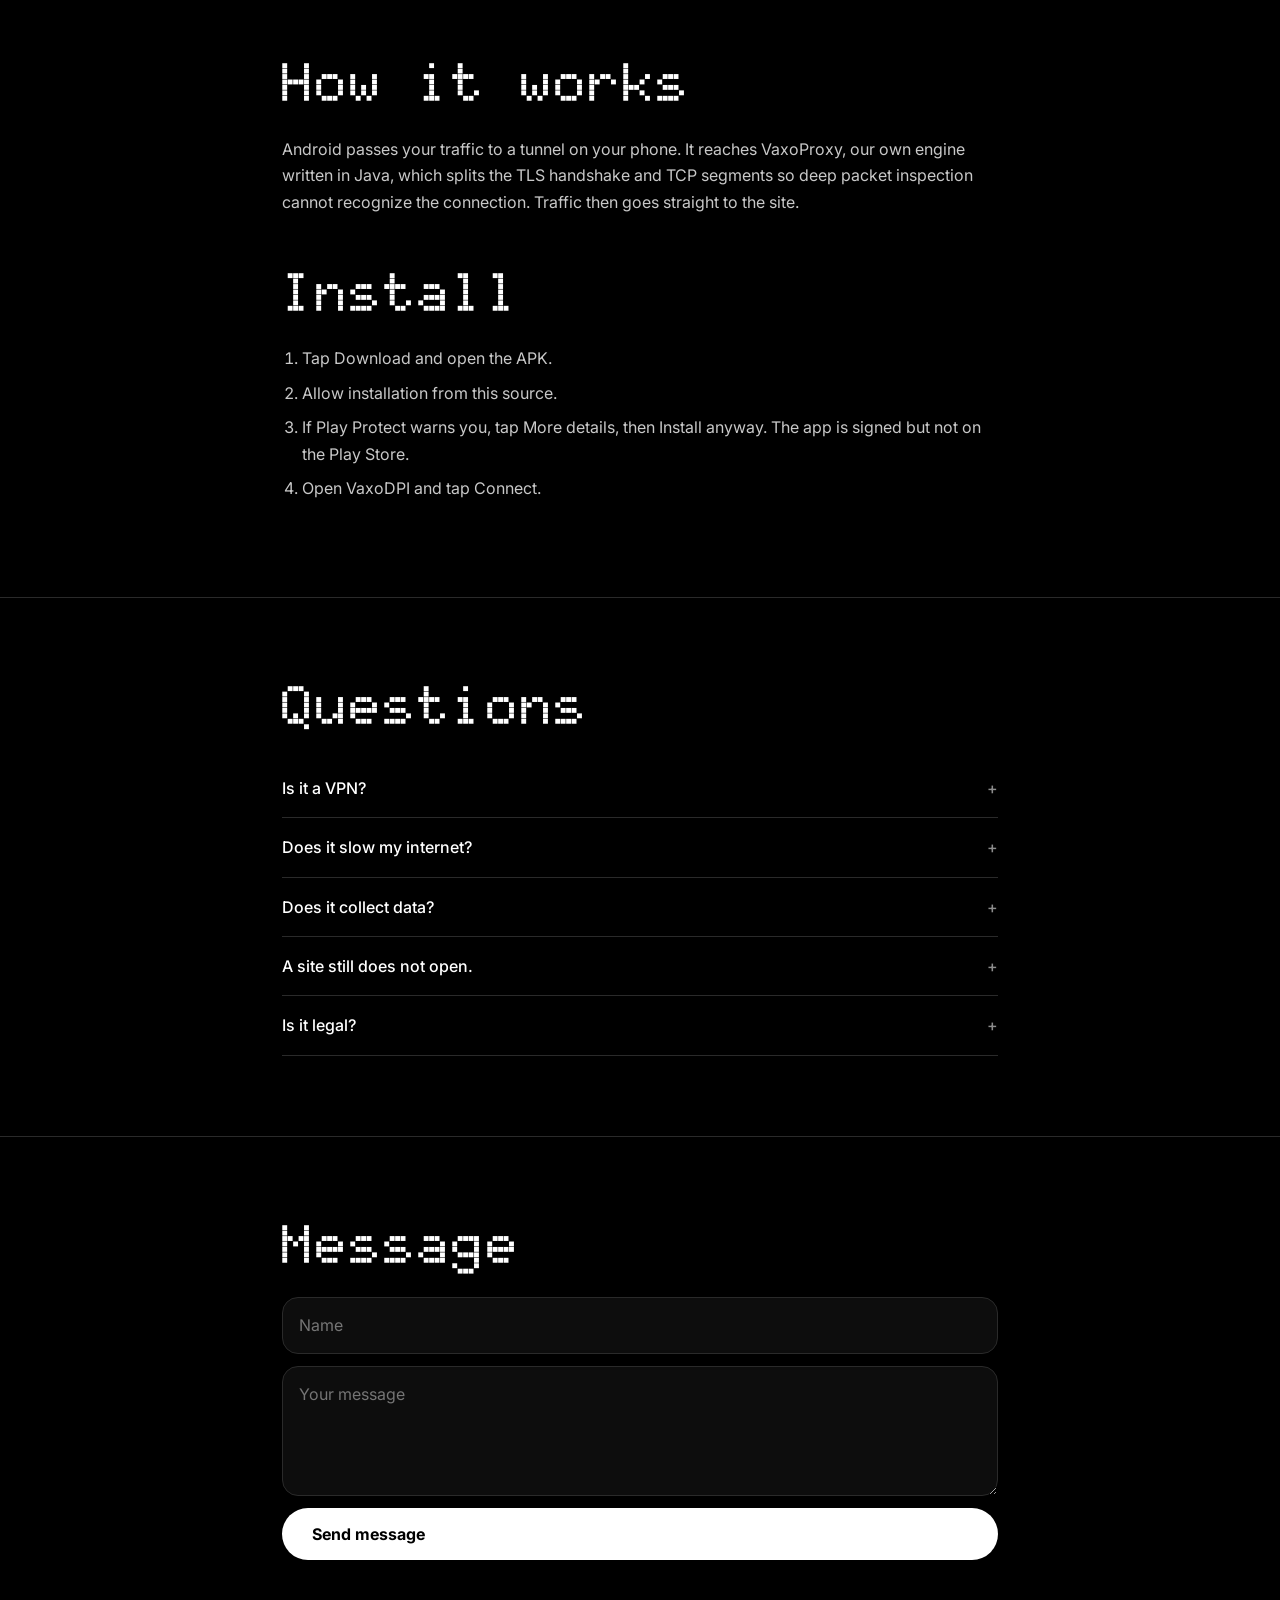
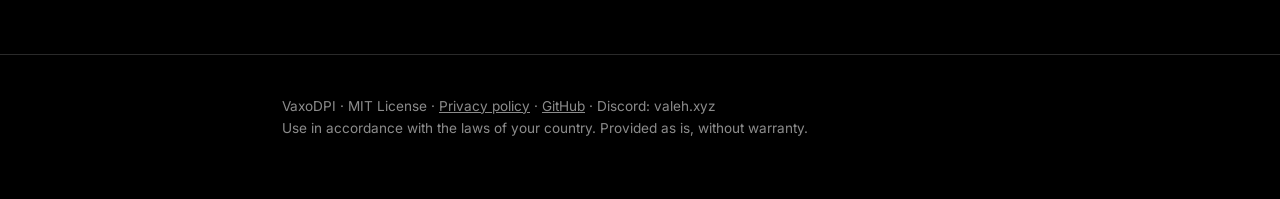
==== commit 0fb23a46: "Russian site, share preview, auto release workflow" ====
--- a/docs/index.html
+++ b/docs/index.html
@@ -2,6 +2,11 @@
 <html lang="en"><head><meta charset="utf-8">
 <meta name="viewport" content="width=device-width,initial-scale=1">
 <title>VaxoDPI – Android DPI bypass</title>
+<meta property="og:title" content="VaxoDPI">
+<meta property="og:description" content="Open what is blocked. Android DPI bypass: no root, no remote server, no analytics.">
+<meta property="og:image" content="https://vaxodpi.valeh.xyz/og.jpg">
+<meta property="og:url" content="https://vaxodpi.valeh.xyz">
+<meta name="twitter:card" content="summary_large_image">
 <meta name="description" content="VaxoDPI regains access to blocked sites and apps on Android. No root, no remote server, no analytics.">
 <link rel="preconnect" href="https://fonts.googleapis.com"><link rel="preconnect" href="https://fonts.gstatic.com" crossorigin>
 <link href="https://fonts.googleapis.com/css2?family=Doto:wght@400;900&family=Inter:wght@400;500;700&display=swap" rel="stylesheet">
@@ -55,7 +60,7 @@
 footer{padding:40px 0 60px;color:var(--mut);font-size:.85rem;border-top:1px solid var(--line)}
 @media (prefers-reduced-motion:reduce){html{scroll-behavior:auto}.cap{transition:none}}
 </style></head><body>
-<header><b class="dot">VaxoDPI</b><div class="lang"><button data-l="en">EN</button> <button data-l="tr">TR</button></div></header>
+<header><b class="dot">VaxoDPI</b><div class="lang"><button data-l="en">EN</button> <button data-l="tr">TR</button> <button data-l="ru">RU</button></div></header>
 
 <div class="hero">
 <h1 class="dot">VaxoDPI</h1>
@@ -119,23 +124,24 @@
 s1:"İndir'e dokun ve APK'yı aç.",s2:"Bu kaynaktan kuruluma izin ver.",s3:"Play Protect uyarırsa Daha fazla ayrıntı, sonra Yine de yükle'ye dokun. Uygulama imzalıdır ama Play Store'da değildir.",s4:"VaxoDPI'yi aç ve Bağlan'a dokun.",
 faq:"Sorular",q1:"VPN mi bu?",a1:"Android'in VPN iznini kullanır ama uzak sunucu yoktur. IP adresini veya ülkeni değiştirmez.",q2:"İnterneti yavaşlatır mı?",a2:"Pek sayılmaz. Engelli olmayan siteler olduğu gibi geçer.",q3:"Veri topluyor mu?",a3:"Hayır. İsteğe bağlı yerel log varsayılan olarak kapalıdır, site veya IP kaydetmez. Gizlilik politikasına bak.",q4:"Bir site hâlâ açılmıyor.",a4:"Modlar'dan başka bir strateji seç ve yeniden bağlan. Ayarlar'dan DNS de değiştirebilirsin.",q5:"Yasal mı?",a5:"Yasalar ülkeye göre değişir. Kendi ülkenin yasalarına uymak sana aittir.",
 msg:"Mesaj",name:"İsim",text:"Mesajın",send:"Mesajı gönder",priv:"Gizlilik politikası",legal:"Ülkenin yasalarına uygun kullan. Garanti verilmeden olduğu gibi sunulur."}};
+T.ru={hero:"Открой заблокированное. Одно нажатие, без root и аккаунта.",download:"Скачать для Android",source:"Исходный код",req:"Android 5.0 и новее. Бесплатно и с открытым кодом.",c0t:"Одно нажатие.",c0p:"Подключись, и обход заработает.",c1t:"Ничего не уходит с телефона.",c1p:"Нет VPN-сервера. Ваш IP не меняется.",c2t:"Только когда нужно.",c2p:"Обход применяется к заблокированным серверам, остальное остаётся быстрым.",abt:"О приложении",f1t:"Приватность по умолчанию",f1p:"Без аккаунтов, аналитики и рекламы. Сервера VaxoDPI, куда слать данные, просто нет.",f2t:"Выбор приложений",f2p:"Пропускайте через туннель только выбранные приложения, например Discord или Roblox.",f3t:"Три стратегии и четыре DNS",f3p:"Default, Split или Disorder. DNS Cloudflare, Google, Quad9 или AdGuard.",f4t:"Статистика онлайн",f4p:"Время соединения, скорость, пинг и трафик прямо на главном экране.",f5t:"Три языка",f5p:"English, Türkçe и Русский.",how:"Как это работает",howp:"Android передаёт трафик в туннель на вашем телефоне. Он попадает в VaxoProxy, наш собственный движок на Java, который разбивает TLS-рукопожатие и TCP-сегменты, чтобы глубокий анализ пакетов не распознал соединение. Затем трафик идёт напрямую на сайт.",inst:"Установка",s1:"Нажмите «Скачать» и откройте APK.",s2:"Разрешите установку из этого источника.",s3:"Если Play Protect предупредит, нажмите «Подробнее», затем «Всё равно установить». Приложение подписано, но его нет в Play Маркете.",s4:"Откройте VaxoDPI и нажмите «Подключить».",faq:"Вопросы",q1:"Это VPN?",a1:"Используется разрешение VPN в Android, но удалённого сервера нет. IP и страна не меняются.",q2:"Замедляет ли интернет?",a2:"Почти нет. Незаблокированные сайты проходят без изменений.",q3:"Собирает ли данные?",a3:"Нет. Необязательный локальный журнал выключен по умолчанию и не записывает сайты и IP. См. политику конфиденциальности.",q4:"Сайт всё равно не открывается.",a4:"В разделе «Режимы» выберите другую стратегию и переподключитесь. DNS можно сменить в настройках.",q5:"Это законно?",a5:"Законы зависят от страны. Соблюдать их должны вы сами.",msg:"Сообщение",send:"Отправить сообщение",priv:"Политика конфиденциальности",legal:"Используйте в соответствии с законами вашей страны. Предоставляется «как есть», без гарантий."};
 var D={};document.querySelectorAll("[data-i]").forEach(function(e){D[e.dataset.i]=e.innerHTML});
 var P={};document.querySelectorAll("[data-p]").forEach(function(e){P[e.dataset.p]=e.placeholder});
-var TP={name:"İsim",text:"Mesajın"};
+var TP={tr:{name:"İsim",text:"Mesajın"},ru:{name:"Имя",text:"Ваше сообщение"}};
 function setL(l){document.documentElement.lang=l;
-document.querySelectorAll("[data-i]").forEach(function(e){var k=e.dataset.i;e.innerHTML=(l=="tr"&&T.tr[k])?T.tr[k]:D[k]});
-document.querySelectorAll("[data-p]").forEach(function(e){e.placeholder=l=="tr"?TP[e.dataset.p]:P[e.dataset.p]});
+document.querySelectorAll("[data-i]").forEach(function(e){var k=e.dataset.i;e.innerHTML=(T[l]&&T[l][k])?T[l][k]:D[k]});
+document.querySelectorAll("[data-p]").forEach(function(e){e.placeholder=(TP[l]&&TP[l][e.dataset.p])||P[e.dataset.p]});
 document.querySelectorAll(".lang button").forEach(function(b){b.classList.toggle("on",b.dataset.l==l)});
 try{localStorage.setItem("l",l)}catch(x){}}
 document.querySelectorAll(".lang button").forEach(function(b){b.onclick=function(){setL(b.dataset.l)}});
-var sl="en";try{sl=localStorage.getItem("l")||((navigator.language||"").slice(0,2)=="tr"?"tr":"en")}catch(x){}
+var sl="en";try{sl=localStorage.getItem("l")||(({tr:"tr",ru:"ru"})[(navigator.language||"").slice(0,2)]||"en")}catch(x){}
 setL(sl);
 document.getElementById("dl").href=APK;
 document.getElementById("dl").setAttribute("download","VaxoDPI.apk");
 var FORM="valehxyz@gmail.com";
-var FM={en:{ok:"Message sent. Thank you!",err:"Could not send. Please try again.",busy:"Sending…"},tr:{ok:"Mesaj gönderildi. Teşekkürler!",err:"Gönderilemedi. Lütfen tekrar dene.",busy:"Gönderiliyor…"}};
+var FM={ru:{ok:"Сообщение отправлено. Спасибо!",err:"Не удалось отправить. Попробуйте ещё раз.",busy:"Отправка…"},en:{ok:"Message sent. Thank you!",err:"Could not send. Please try again.",busy:"Sending…"},tr:{ok:"Mesaj gönderildi. Teşekkürler!",err:"Gönderilemedi. Lütfen tekrar dene.",busy:"Gönderiliyor…"}};
 document.getElementById("f").onsubmit=function(e){e.preventDefault();
-var n=document.getElementById("n").value,m=document.getElementById("m").value,l=document.documentElement.lang=="tr"?"tr":"en",note=document.getElementById("mn"),b=e.target.querySelector("button");
+var n=document.getElementById("n").value,m=document.getElementById("m").value,l=FM[document.documentElement.lang]?document.documentElement.lang:"en",note=document.getElementById("mn"),b=e.target.querySelector("button");
 b.disabled=true;note.textContent=FM[l].busy;
 fetch("https://formsubmit.co/ajax/"+FORM,{method:"POST",headers:{"Content-Type":"application/json",Accept:"application/json"},body:JSON.stringify({name:n,message:m,_subject:"VaxoDPI site message",_captcha:"false",_template:"table"})})
 .then(function(r){if(!r.ok)throw 0;note.textContent=FM[l].ok;e.target.reset()})
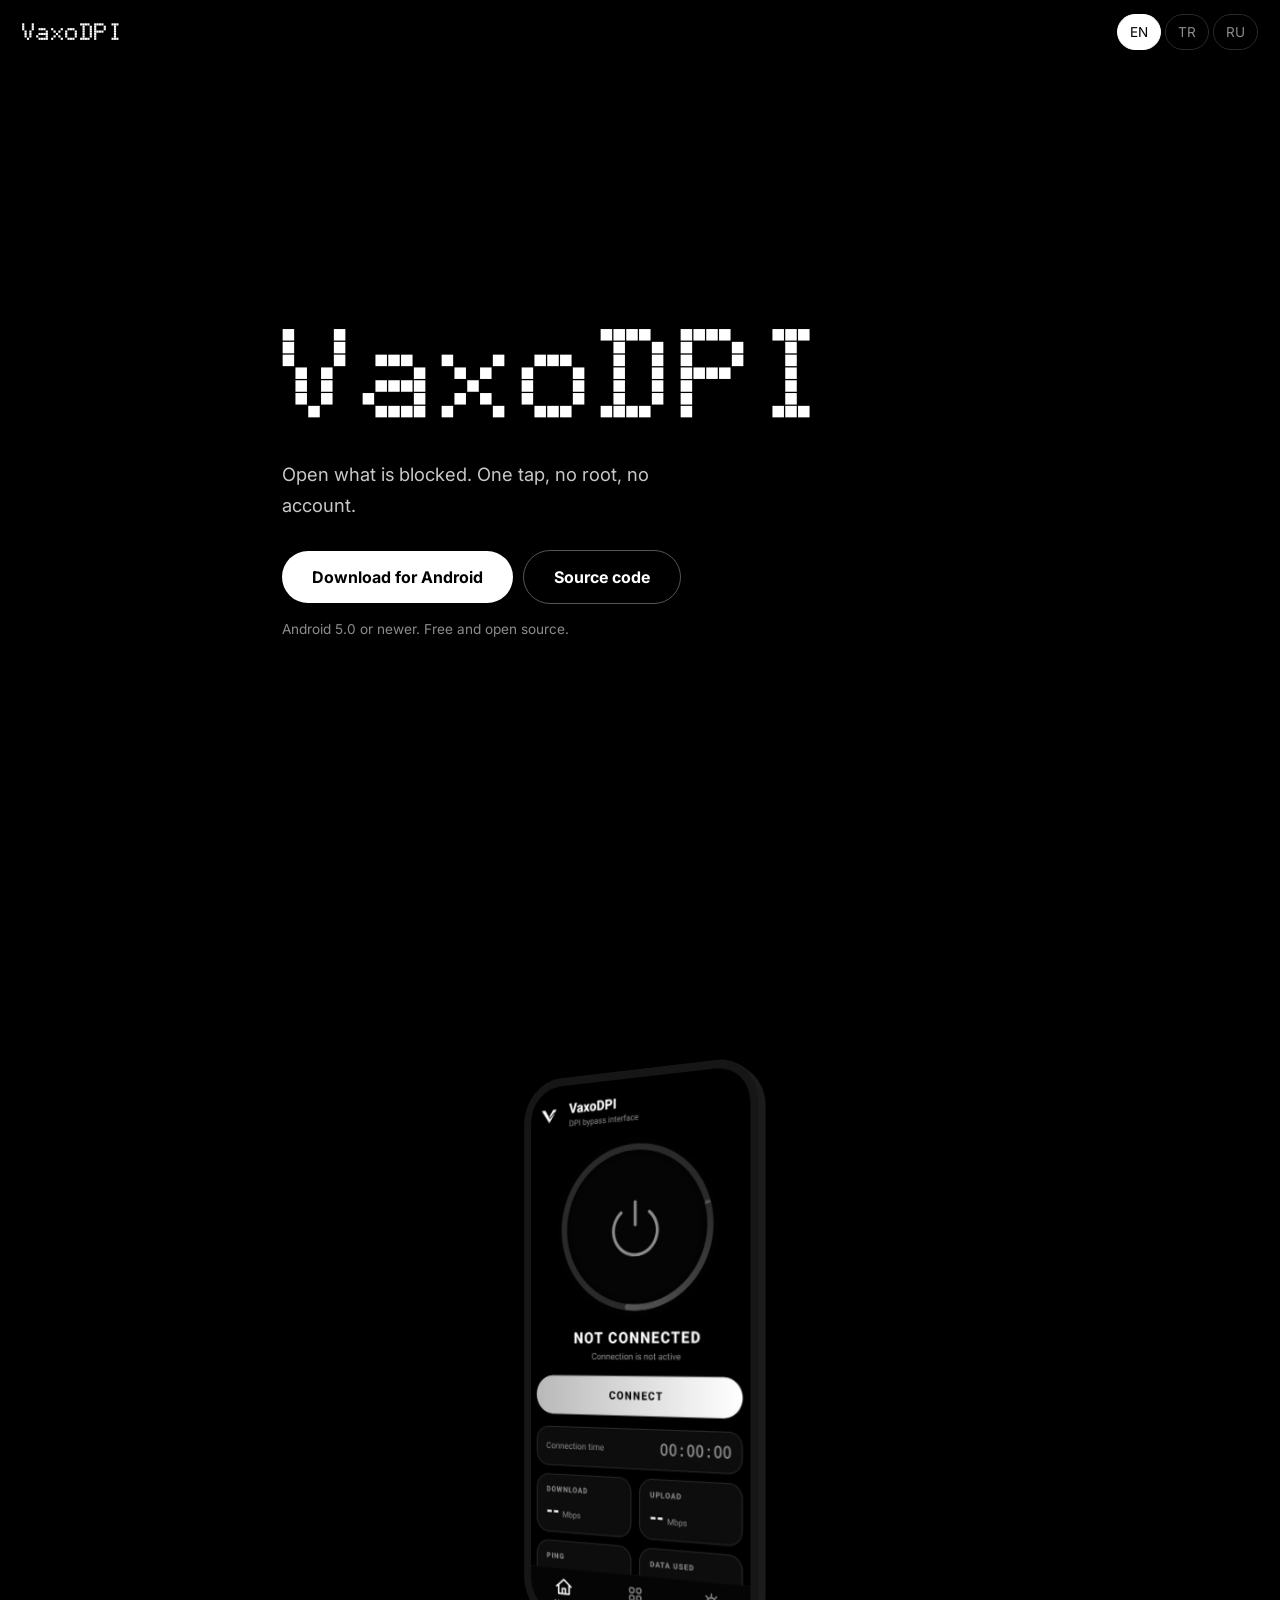
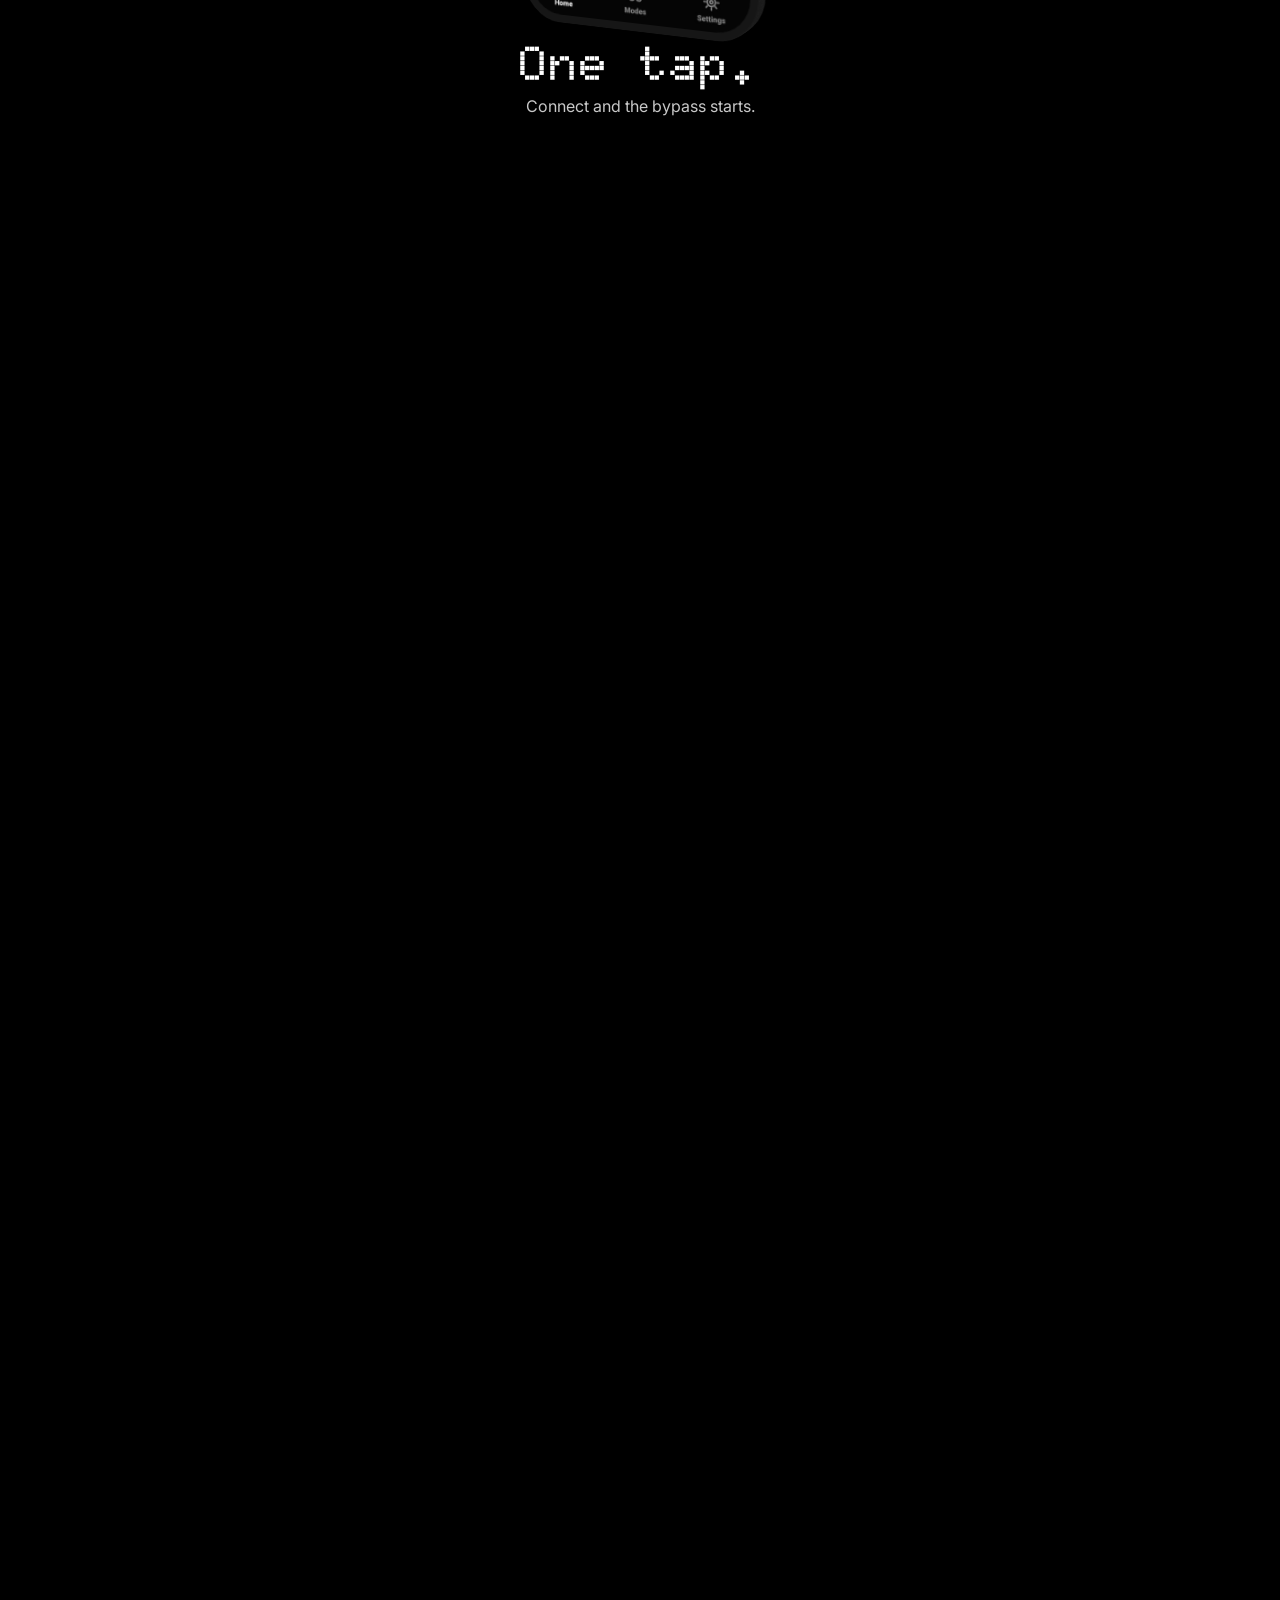
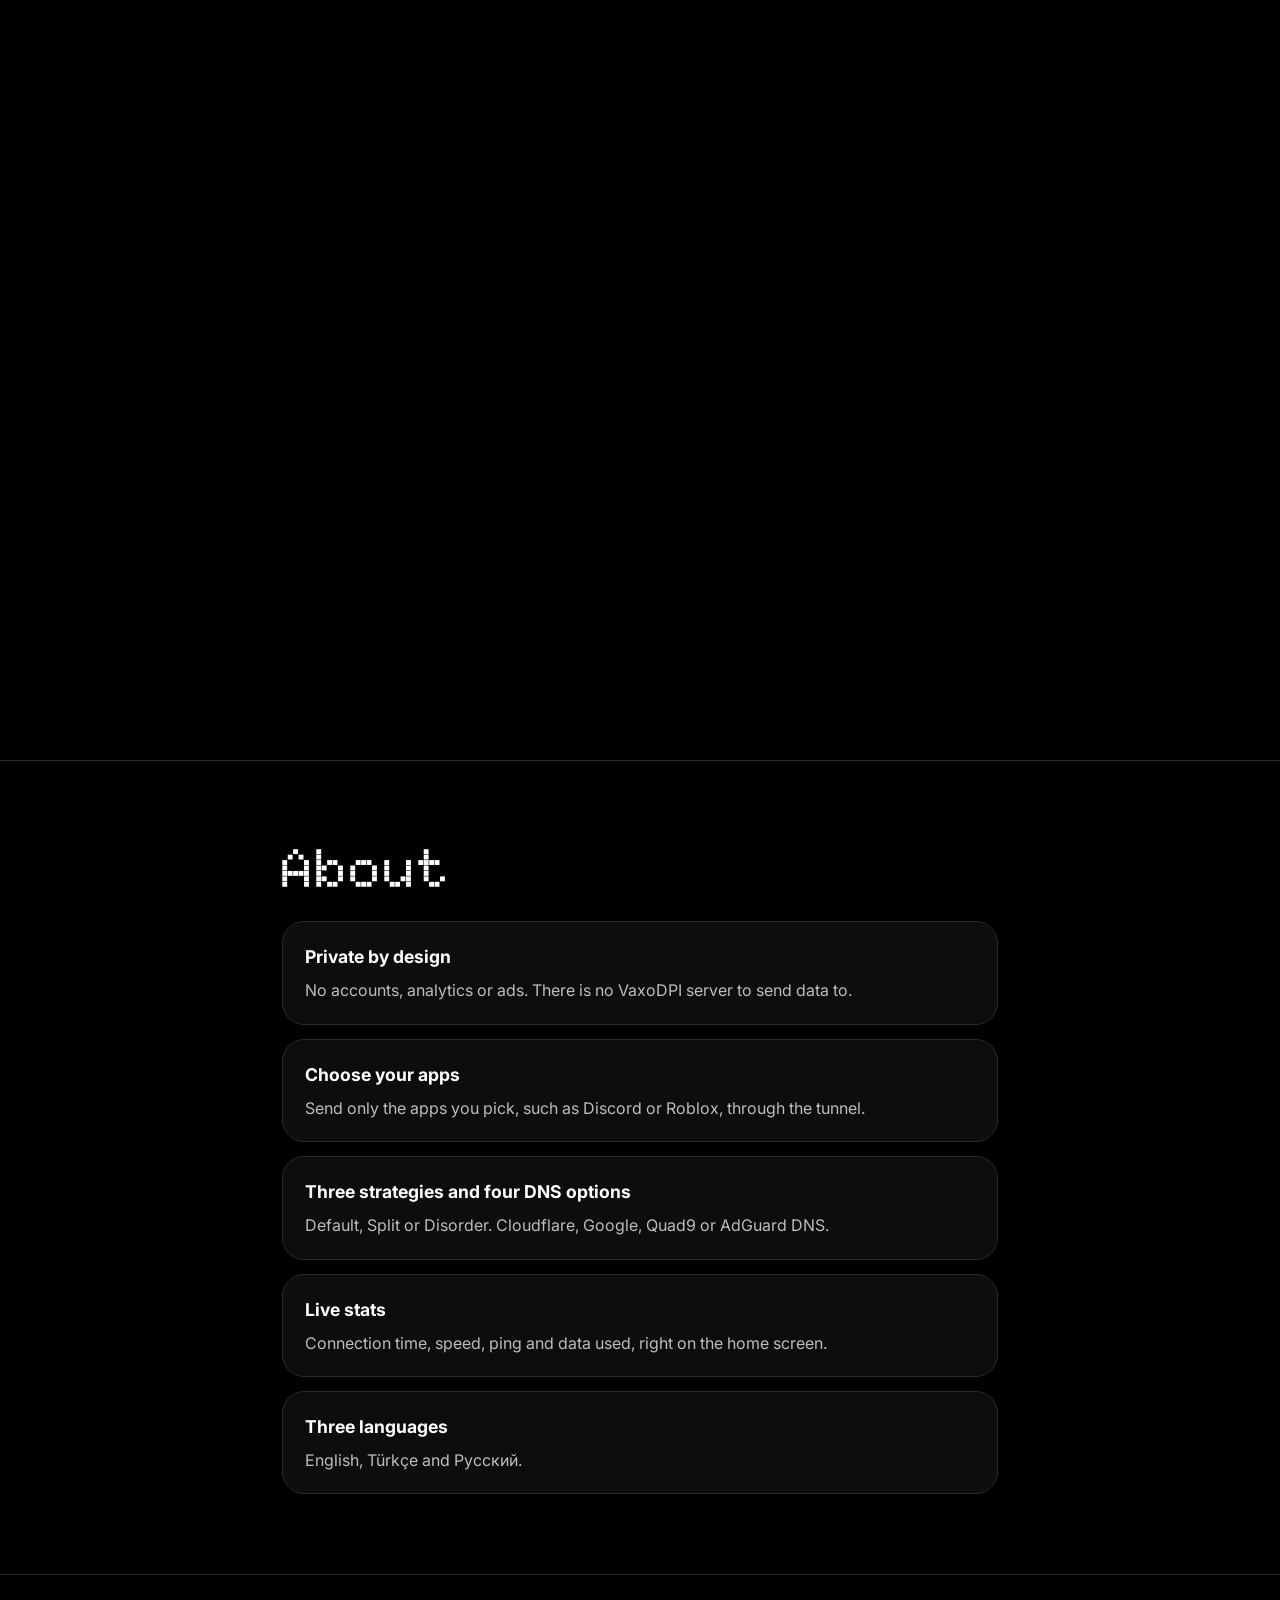
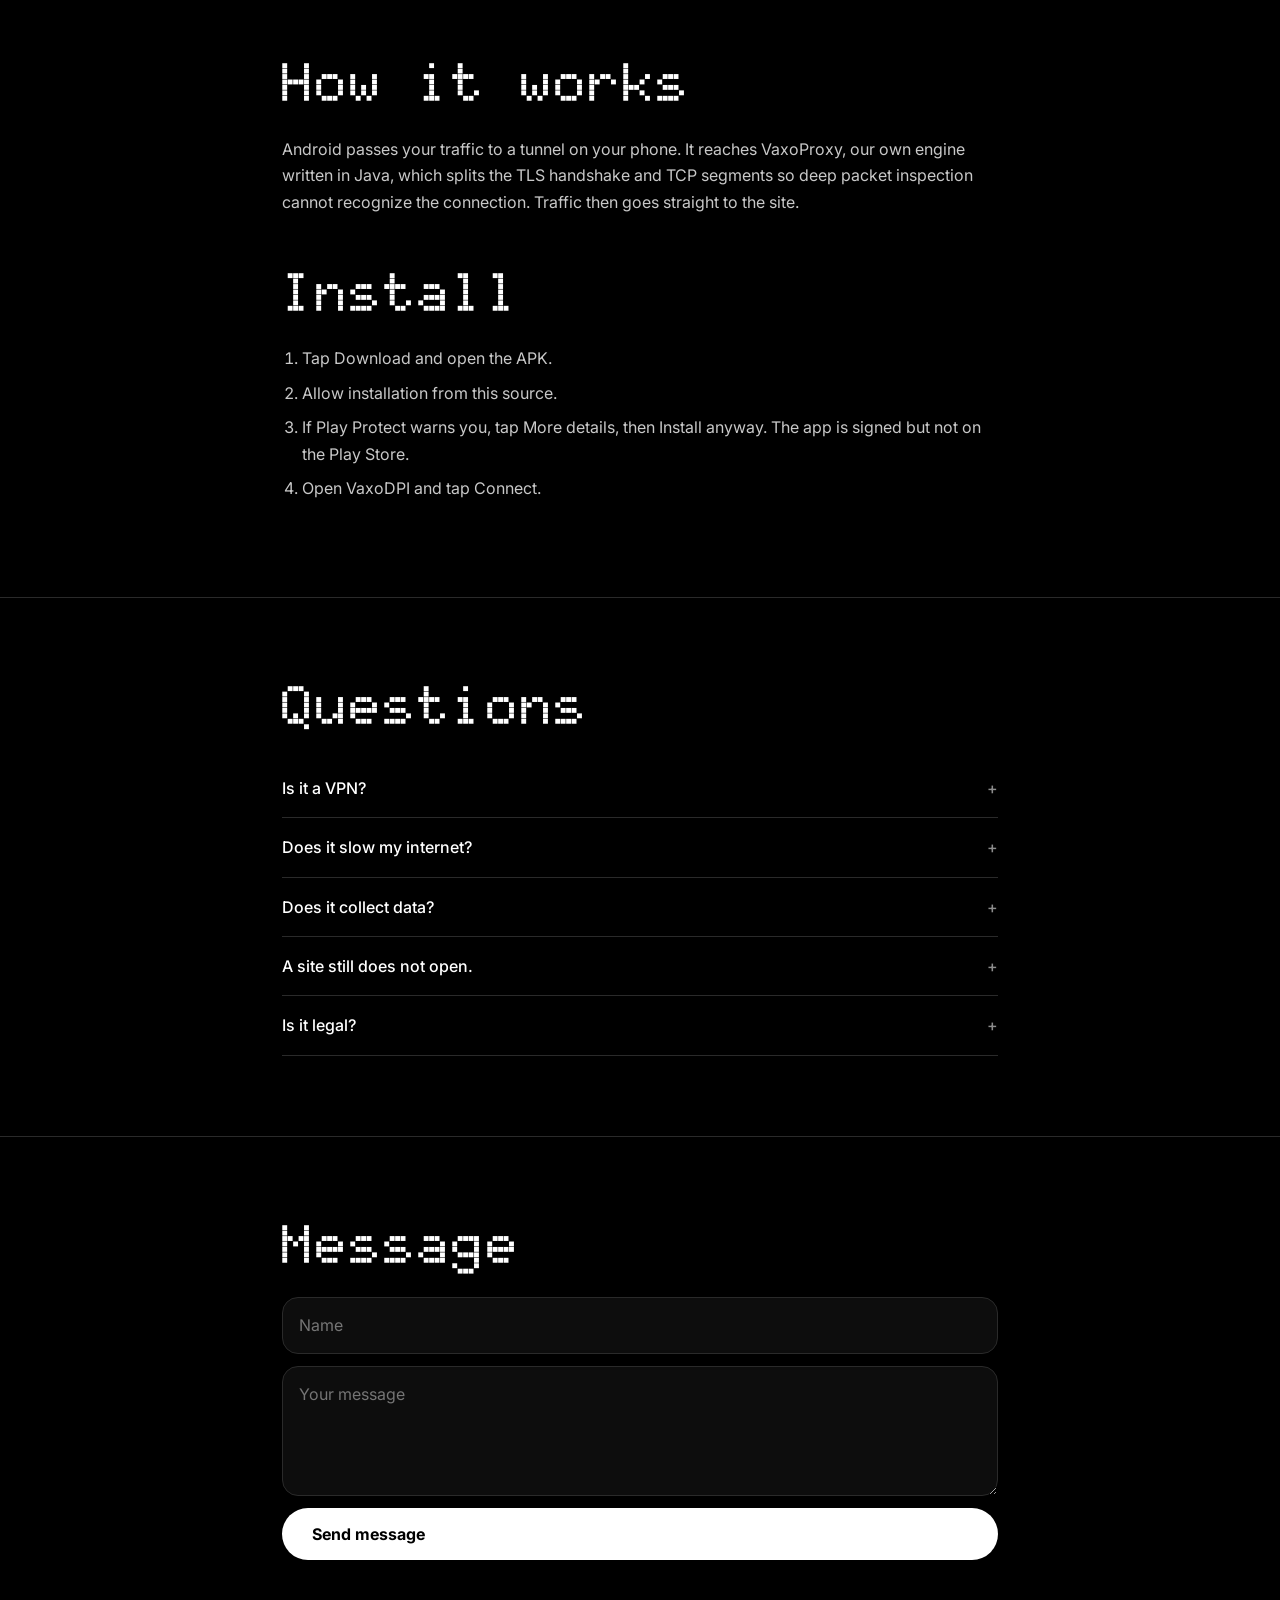
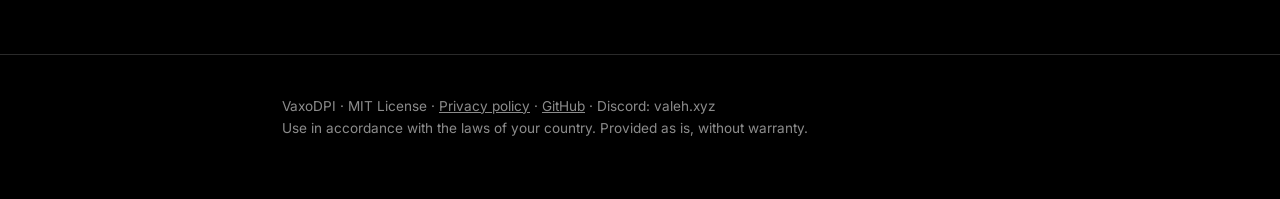
==== commit 71f9841f: "Remove version badge from screenshots, separate phone image" ====
--- a/docs/index.html
+++ b/docs/index.html
@@ -71,7 +71,7 @@
 
 <div class="stage" id="stage"><div class="sticky">
 <div class="scene"><div class="phone" id="phone">
-<div class="face" style="transform:translateZ(.65em)"><img alt="VaxoDPI app" src="[data-uri]"></div>
+<div class="face" style="transform:translateZ(.65em)"><img alt="VaxoDPI app" src="phone.jpg"></div>
 <div class="back" style="transform:translateZ(-.65em) rotateY(180deg)"><span class="dot">V</span></div>
 </div></div>
 <div class="cap on" data-c="0"><h2 class="dot" data-i="c0t">One tap.</h2><p data-i="c0p">Connect and the bypass starts.</p></div>
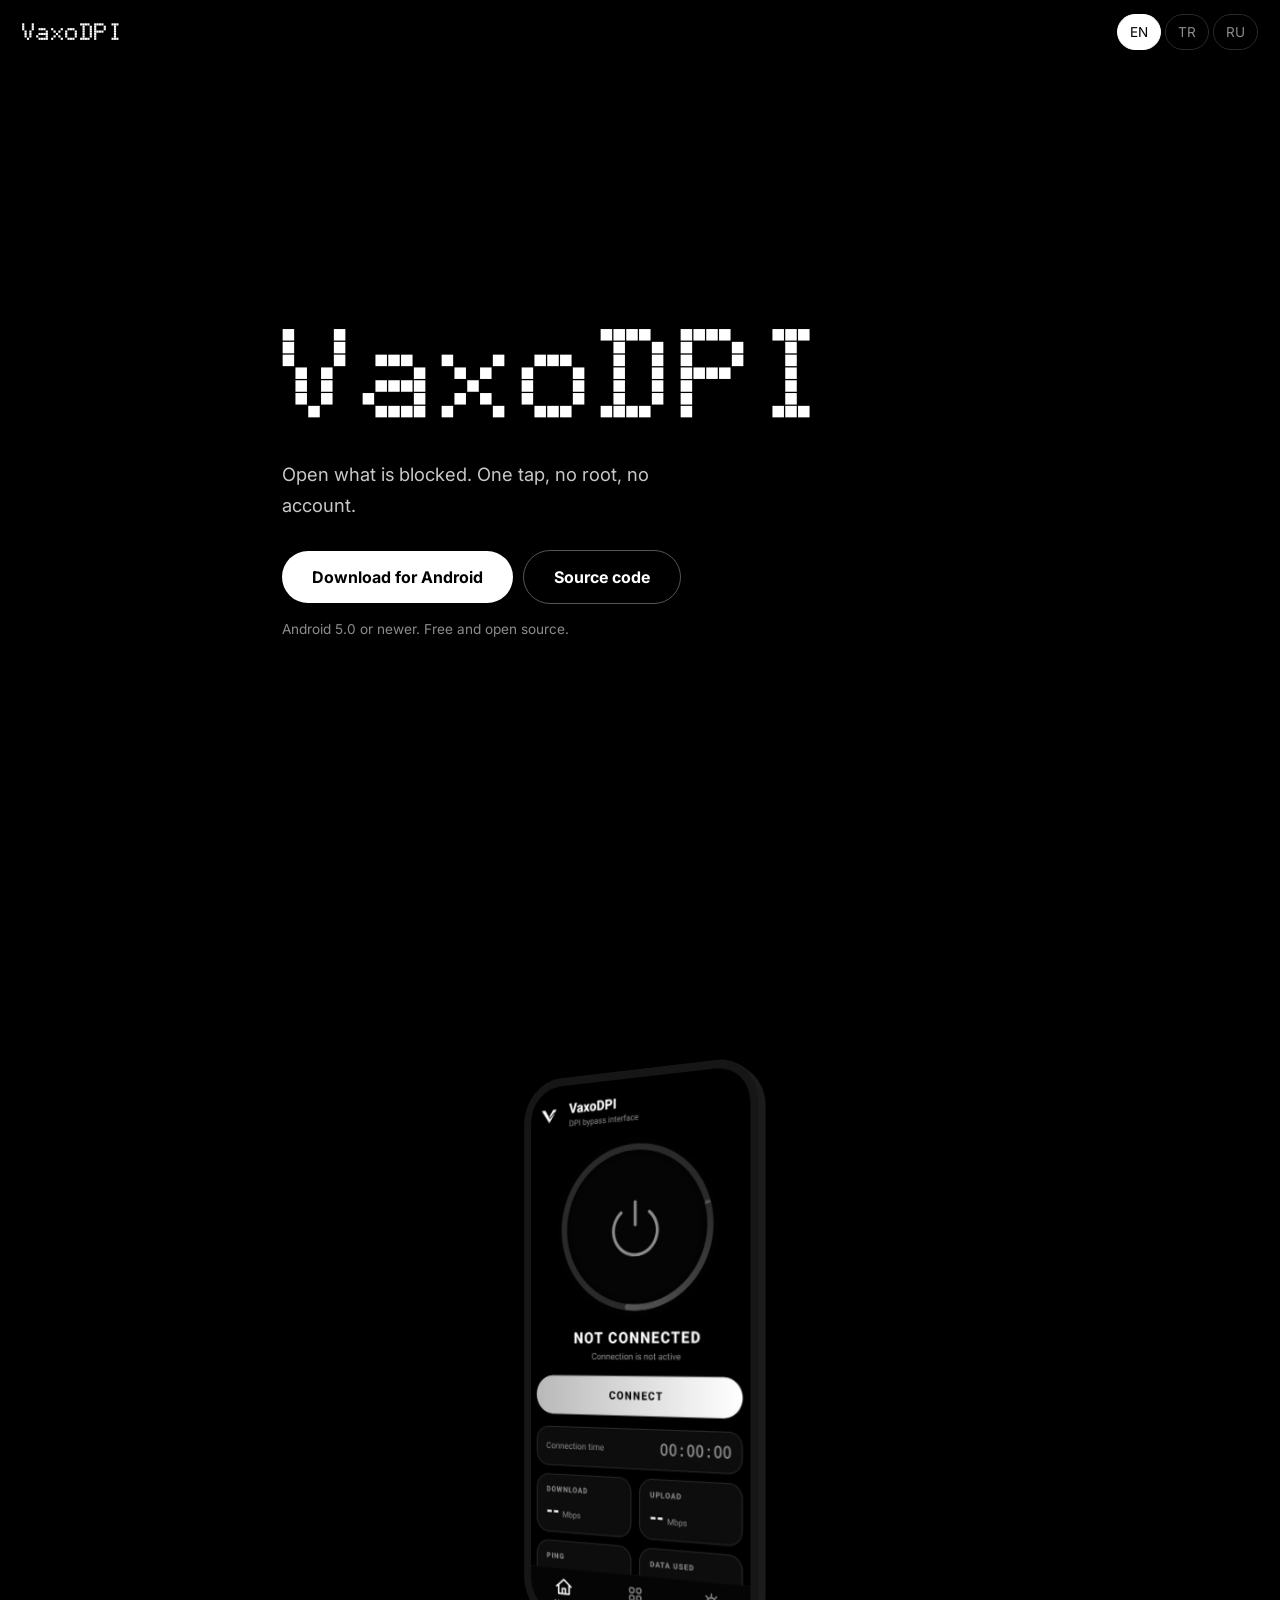
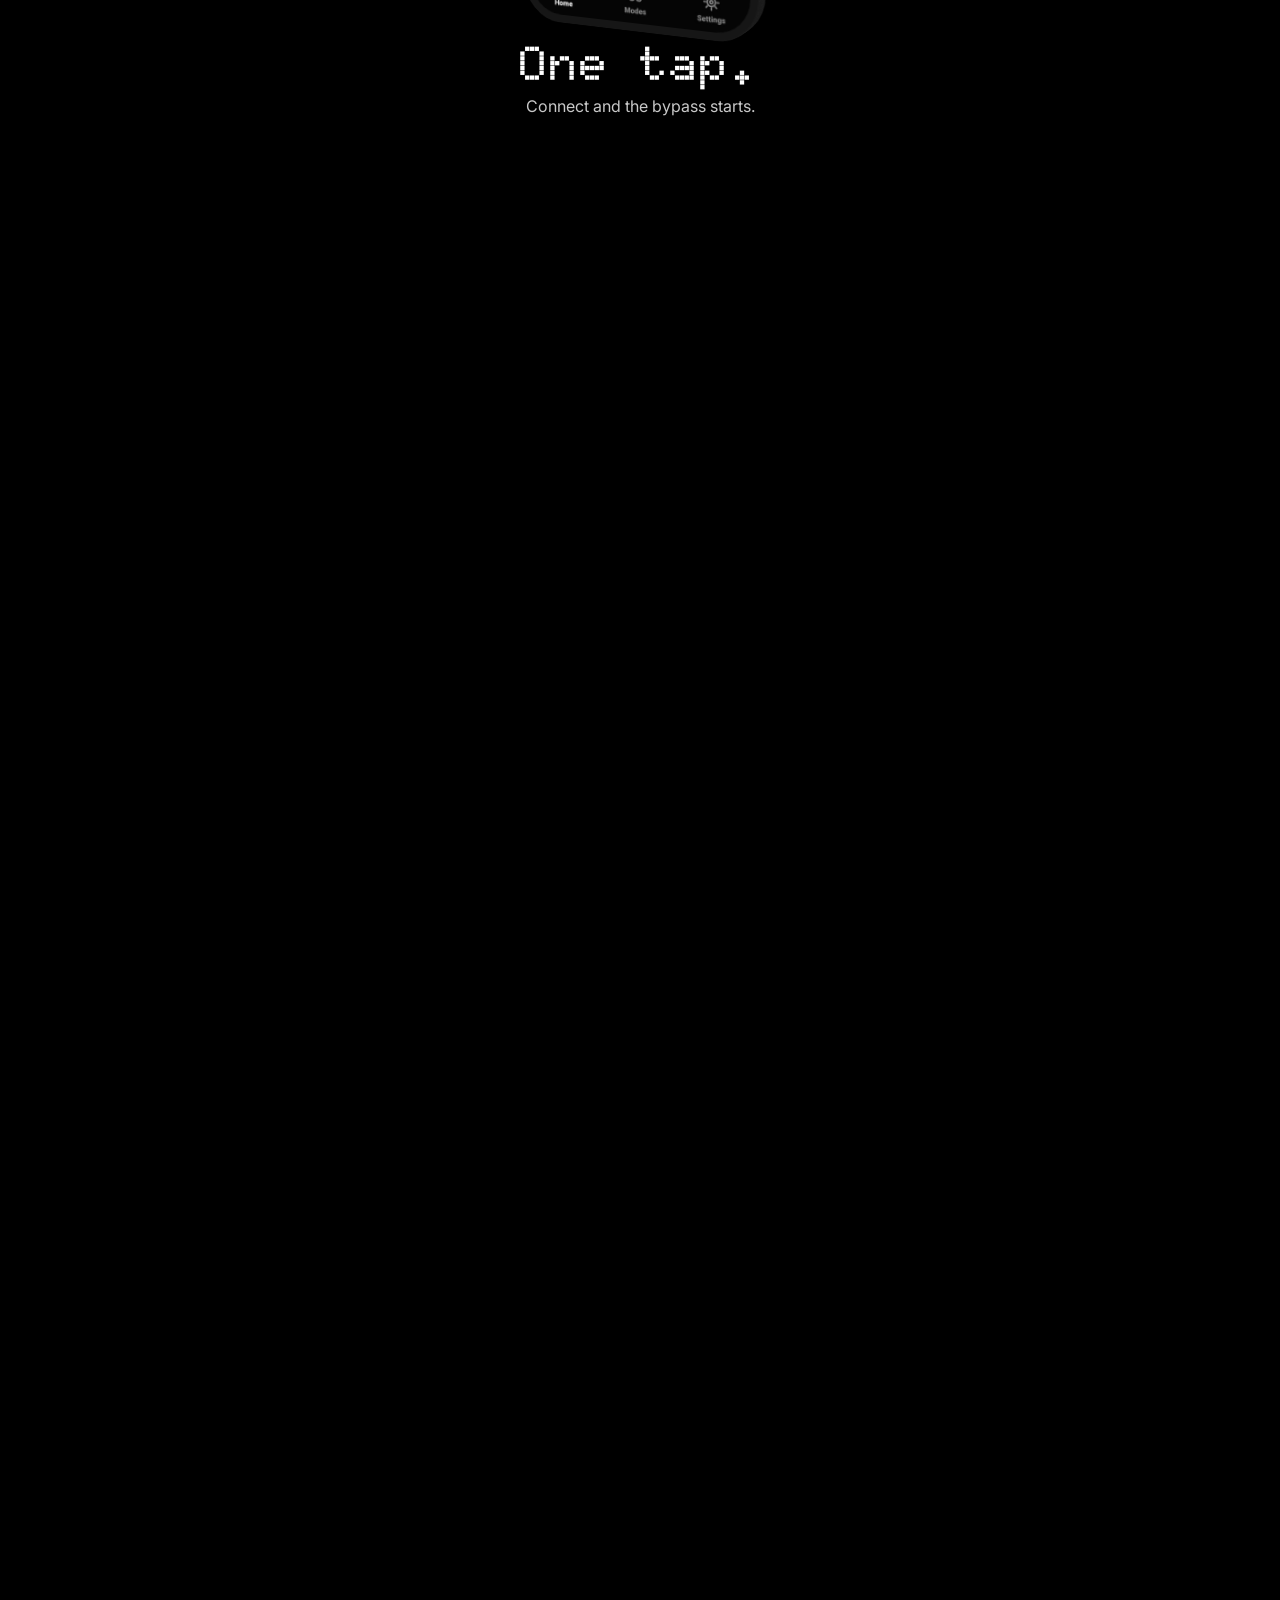
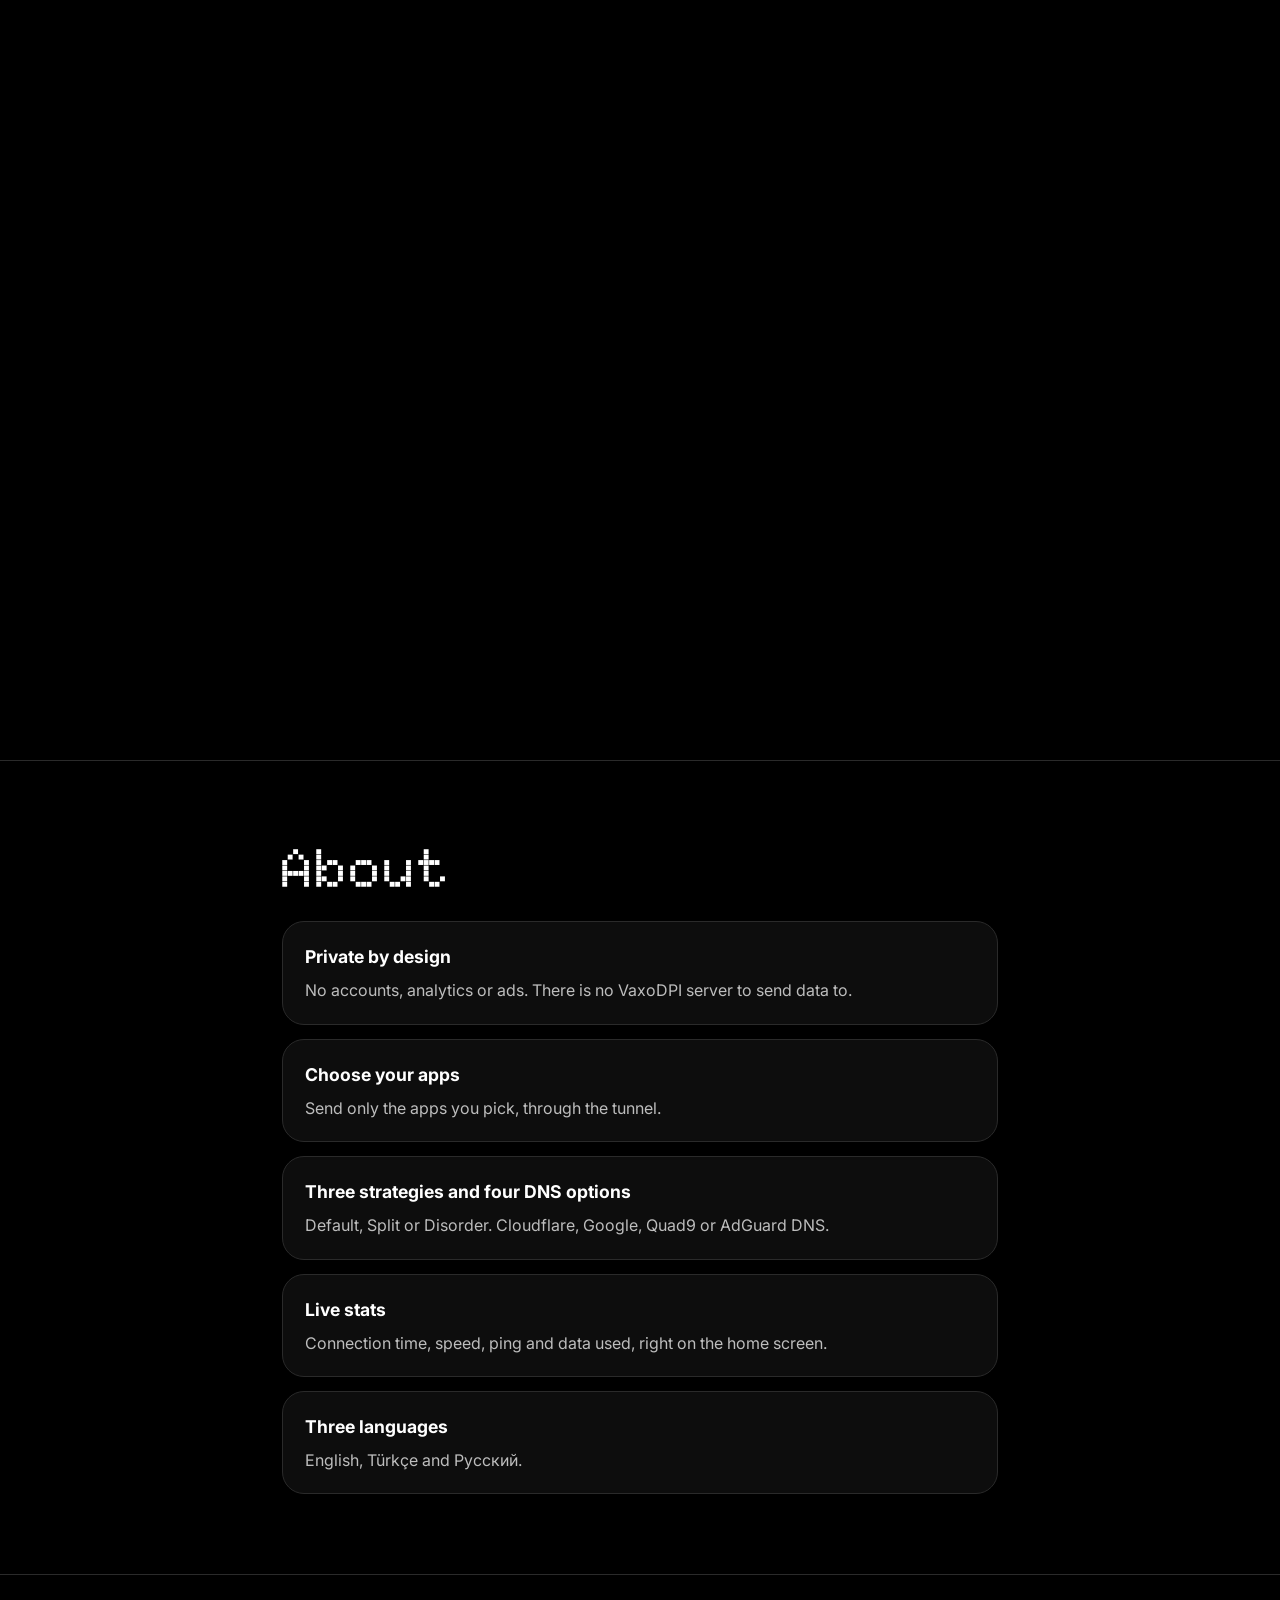
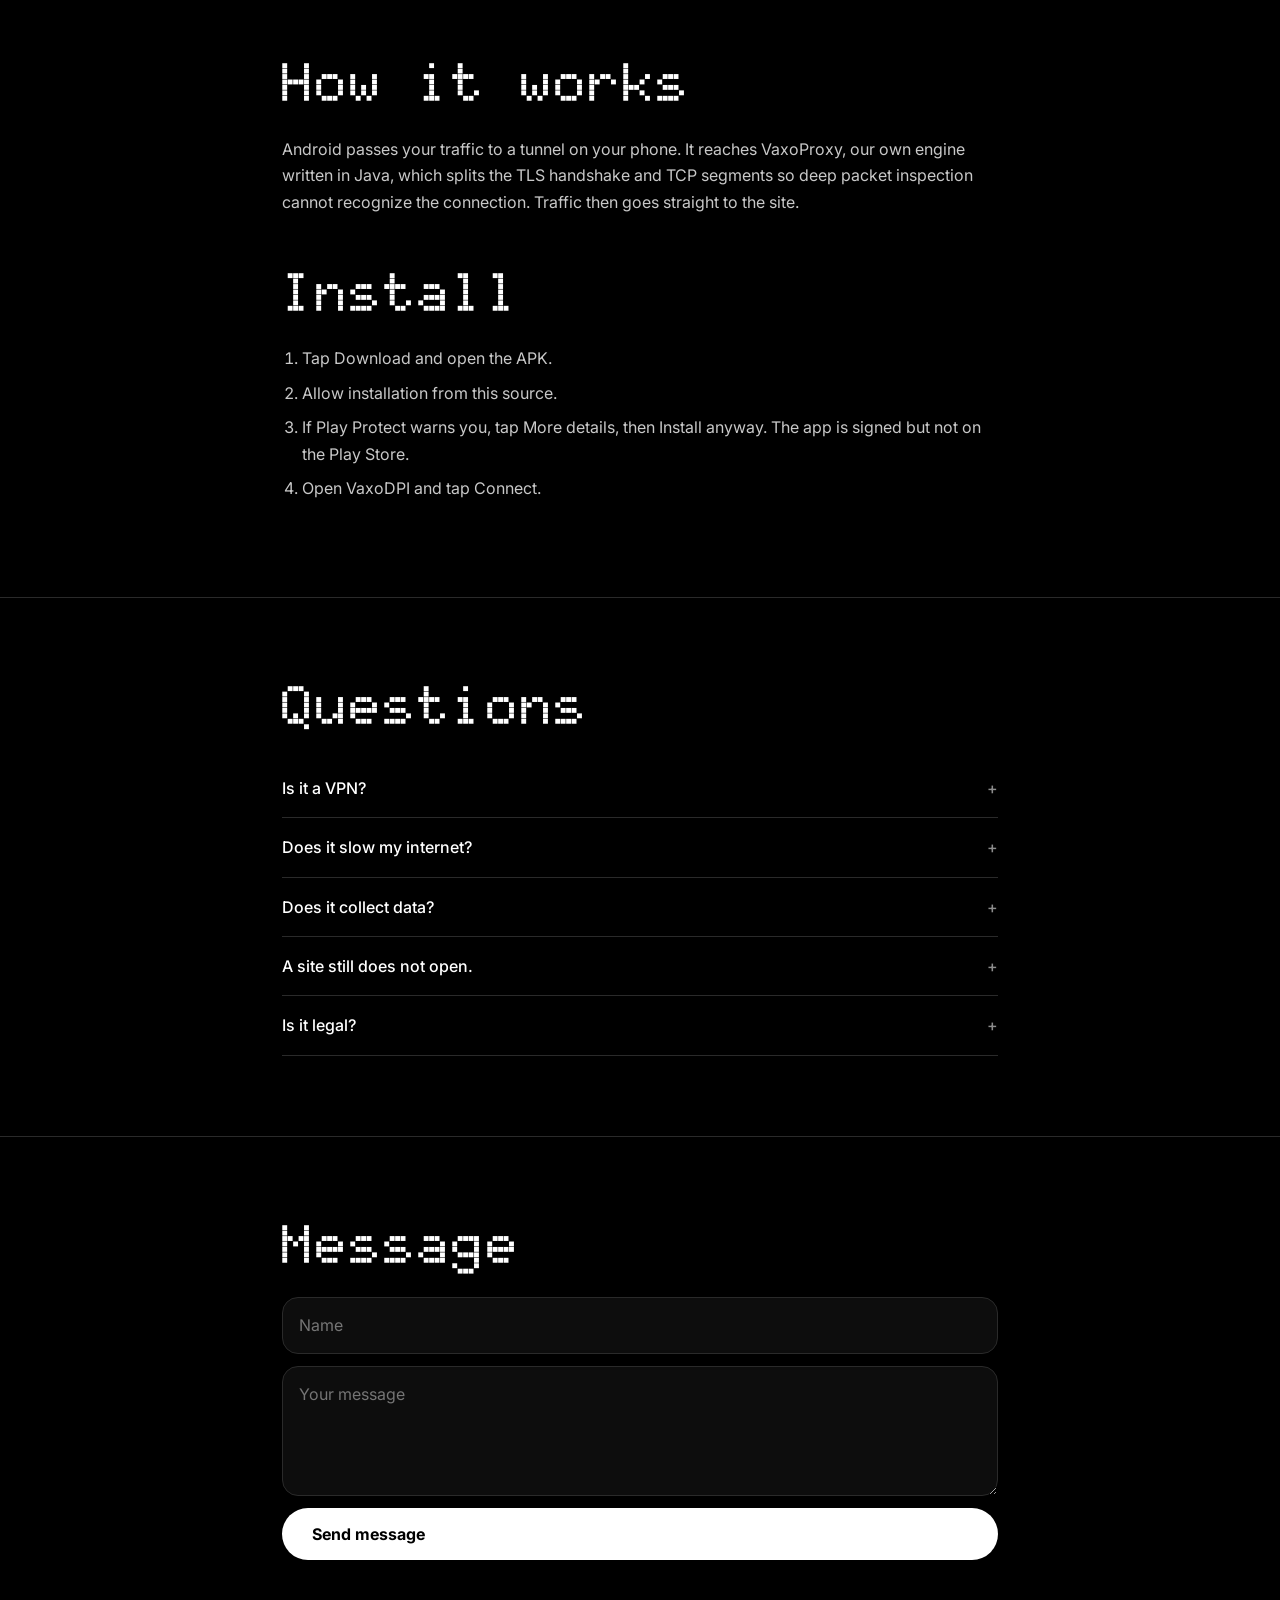
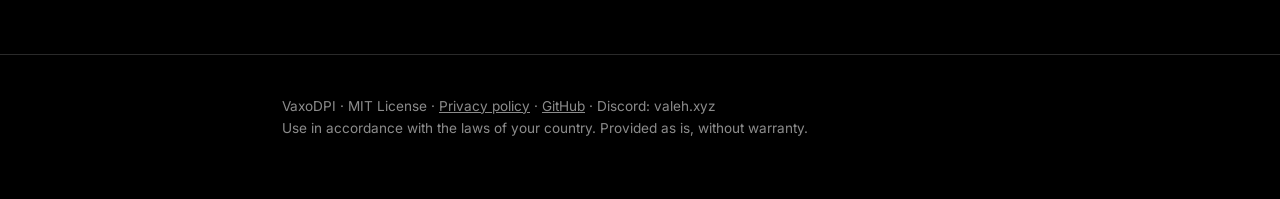
==== commit ec1b8a1c: "Remove app names from site and mode description, version 1.6" ====
--- a/docs/index.html
+++ b/docs/index.html
@@ -83,7 +83,7 @@
 <h2 class="dot" data-i="abt">About</h2>
 <div class="grid">
 <div class="card"><h3 data-i="f1t">Private by design</h3><p data-i="f1p">No accounts, analytics or ads. There is no VaxoDPI server to send data to.</p></div>
-<div class="card"><h3 data-i="f2t">Choose your apps</h3><p data-i="f2p">Send only the apps you pick, such as Discord or Roblox, through the tunnel.</p></div>
+<div class="card"><h3 data-i="f2t">Choose your apps</h3><p data-i="f2p">Send only the apps you pick, through the tunnel.</p></div>
 <div class="card"><h3 data-i="f3t">Three strategies and four DNS options</h3><p data-i="f3p">Default, Split or Disorder. Cloudflare, Google, Quad9 or AdGuard DNS.</p></div>
 <div class="card"><h3 data-i="f4t">Live stats</h3><p data-i="f4p">Connection time, speed, ping and data used, right on the home screen.</p></div>
 <div class="card"><h3 data-i="f5t">Three languages</h3><p data-i="f5p">English, Türkçe and Русский.</p></div>
@@ -119,12 +119,12 @@
 var T={en:{},tr:{
 hero:"Engellenenleri aç. Tek dokunuş, root yok, hesap yok.",download:"Android için indir",source:"Kaynak kod",req:"Android 5.0 ve üzeri. Ücretsiz ve açık kaynak.",
 c0t:"Tek dokunuş.",c0p:"Bağlan, atlatma başlasın.",c1t:"Telefonundan çıkmaz.",c1p:"VPN sunucusu yok. IP adresin değişmez.",c2t:"Sadece gerekirse.",c2p:"Atlatma engelli sunuculara uygulanır, gerisi hızlı kalır.",
-abt:"Hakkında",f1t:"Gizlilik öncelikli",f1p:"Hesap, analitik ve reklam yok. Veri gönderilecek bir VaxoDPI sunucusu da yok.",f2t:"Uygulamalarını seç",f2p:"Yalnızca seçtiğin uygulamaları (Discord, Roblox gibi) tünelden geçir.",f3t:"Üç strateji, dört DNS",f3p:"Varsayılan, Split veya Disorder. Cloudflare, Google, Quad9 veya AdGuard DNS.",f4t:"Canlı istatistik",f4p:"Bağlantı süresi, hız, ping ve kullanılan veri ana ekranda.",f5t:"Üç dil",f5p:"English, Türkçe ve Русский.",
+abt:"Hakkında",f1t:"Gizlilik öncelikli",f1p:"Hesap, analitik ve reklam yok. Veri gönderilecek bir VaxoDPI sunucusu da yok.",f2t:"Uygulamalarını seç",f2p:"Yalnızca seçtiğin uygulamaları tünelden geçir.",f3t:"Üç strateji, dört DNS",f3p:"Varsayılan, Split veya Disorder. Cloudflare, Google, Quad9 veya AdGuard DNS.",f4t:"Canlı istatistik",f4p:"Bağlantı süresi, hız, ping ve kullanılan veri ana ekranda.",f5t:"Üç dil",f5p:"English, Türkçe ve Русский.",
 how:"Nasıl çalışır",howp:"Android trafiğini telefonundaki bir tünele iletir. Trafik Java ile yazdığımız kendi motorumuz VaxoProxy'ye ulaşır. Motor TLS el sıkışmasını ve TCP parçalarını bölerek derin paket incelemesinin bağlantıyı tanımasını engeller. Trafik sonra doğrudan siteye gider.",inst:"Kurulum",
 s1:"İndir'e dokun ve APK'yı aç.",s2:"Bu kaynaktan kuruluma izin ver.",s3:"Play Protect uyarırsa Daha fazla ayrıntı, sonra Yine de yükle'ye dokun. Uygulama imzalıdır ama Play Store'da değildir.",s4:"VaxoDPI'yi aç ve Bağlan'a dokun.",
 faq:"Sorular",q1:"VPN mi bu?",a1:"Android'in VPN iznini kullanır ama uzak sunucu yoktur. IP adresini veya ülkeni değiştirmez.",q2:"İnterneti yavaşlatır mı?",a2:"Pek sayılmaz. Engelli olmayan siteler olduğu gibi geçer.",q3:"Veri topluyor mu?",a3:"Hayır. İsteğe bağlı yerel log varsayılan olarak kapalıdır, site veya IP kaydetmez. Gizlilik politikasına bak.",q4:"Bir site hâlâ açılmıyor.",a4:"Modlar'dan başka bir strateji seç ve yeniden bağlan. Ayarlar'dan DNS de değiştirebilirsin.",q5:"Yasal mı?",a5:"Yasalar ülkeye göre değişir. Kendi ülkenin yasalarına uymak sana aittir.",
 msg:"Mesaj",name:"İsim",text:"Mesajın",send:"Mesajı gönder",priv:"Gizlilik politikası",legal:"Ülkenin yasalarına uygun kullan. Garanti verilmeden olduğu gibi sunulur."}};
-T.ru={hero:"Открой заблокированное. Одно нажатие, без root и аккаунта.",download:"Скачать для Android",source:"Исходный код",req:"Android 5.0 и новее. Бесплатно и с открытым кодом.",c0t:"Одно нажатие.",c0p:"Подключись, и обход заработает.",c1t:"Ничего не уходит с телефона.",c1p:"Нет VPN-сервера. Ваш IP не меняется.",c2t:"Только когда нужно.",c2p:"Обход применяется к заблокированным серверам, остальное остаётся быстрым.",abt:"О приложении",f1t:"Приватность по умолчанию",f1p:"Без аккаунтов, аналитики и рекламы. Сервера VaxoDPI, куда слать данные, просто нет.",f2t:"Выбор приложений",f2p:"Пропускайте через туннель только выбранные приложения, например Discord или Roblox.",f3t:"Три стратегии и четыре DNS",f3p:"Default, Split или Disorder. DNS Cloudflare, Google, Quad9 или AdGuard.",f4t:"Статистика онлайн",f4p:"Время соединения, скорость, пинг и трафик прямо на главном экране.",f5t:"Три языка",f5p:"English, Türkçe и Русский.",how:"Как это работает",howp:"Android передаёт трафик в туннель на вашем телефоне. Он попадает в VaxoProxy, наш собственный движок на Java, который разбивает TLS-рукопожатие и TCP-сегменты, чтобы глубокий анализ пакетов не распознал соединение. Затем трафик идёт напрямую на сайт.",inst:"Установка",s1:"Нажмите «Скачать» и откройте APK.",s2:"Разрешите установку из этого источника.",s3:"Если Play Protect предупредит, нажмите «Подробнее», затем «Всё равно установить». Приложение подписано, но его нет в Play Маркете.",s4:"Откройте VaxoDPI и нажмите «Подключить».",faq:"Вопросы",q1:"Это VPN?",a1:"Используется разрешение VPN в Android, но удалённого сервера нет. IP и страна не меняются.",q2:"Замедляет ли интернет?",a2:"Почти нет. Незаблокированные сайты проходят без изменений.",q3:"Собирает ли данные?",a3:"Нет. Необязательный локальный журнал выключен по умолчанию и не записывает сайты и IP. См. политику конфиденциальности.",q4:"Сайт всё равно не открывается.",a4:"В разделе «Режимы» выберите другую стратегию и переподключитесь. DNS можно сменить в настройках.",q5:"Это законно?",a5:"Законы зависят от страны. Соблюдать их должны вы сами.",msg:"Сообщение",send:"Отправить сообщение",priv:"Политика конфиденциальности",legal:"Используйте в соответствии с законами вашей страны. Предоставляется «как есть», без гарантий."};
+T.ru={hero:"Открой заблокированное. Одно нажатие, без root и аккаунта.",download:"Скачать для Android",source:"Исходный код",req:"Android 5.0 и новее. Бесплатно и с открытым кодом.",c0t:"Одно нажатие.",c0p:"Подключись, и обход заработает.",c1t:"Ничего не уходит с телефона.",c1p:"Нет VPN-сервера. Ваш IP не меняется.",c2t:"Только когда нужно.",c2p:"Обход применяется к заблокированным серверам, остальное остаётся быстрым.",abt:"О приложении",f1t:"Приватность по умолчанию",f1p:"Без аккаунтов, аналитики и рекламы. Сервера VaxoDPI, куда слать данные, просто нет.",f2t:"Выбор приложений",f2p:"Пропускайте через туннель только выбранные приложения.",f3t:"Три стратегии и четыре DNS",f3p:"Default, Split или Disorder. DNS Cloudflare, Google, Quad9 или AdGuard.",f4t:"Статистика онлайн",f4p:"Время соединения, скорость, пинг и трафик прямо на главном экране.",f5t:"Три языка",f5p:"English, Türkçe и Русский.",how:"Как это работает",howp:"Android передаёт трафик в туннель на вашем телефоне. Он попадает в VaxoProxy, наш собственный движок на Java, который разбивает TLS-рукопожатие и TCP-сегменты, чтобы глубокий анализ пакетов не распознал соединение. Затем трафик идёт напрямую на сайт.",inst:"Установка",s1:"Нажмите «Скачать» и откройте APK.",s2:"Разрешите установку из этого источника.",s3:"Если Play Protect предупредит, нажмите «Подробнее», затем «Всё равно установить». Приложение подписано, но его нет в Play Маркете.",s4:"Откройте VaxoDPI и нажмите «Подключить».",faq:"Вопросы",q1:"Это VPN?",a1:"Используется разрешение VPN в Android, но удалённого сервера нет. IP и страна не меняются.",q2:"Замедляет ли интернет?",a2:"Почти нет. Незаблокированные сайты проходят без изменений.",q3:"Собирает ли данные?",a3:"Нет. Необязательный локальный журнал выключен по умолчанию и не записывает сайты и IP. См. политику конфиденциальности.",q4:"Сайт всё равно не открывается.",a4:"В разделе «Режимы» выберите другую стратегию и переподключитесь. DNS можно сменить в настройках.",q5:"Это законно?",a5:"Законы зависят от страны. Соблюдать их должны вы сами.",msg:"Сообщение",send:"Отправить сообщение",priv:"Политика конфиденциальности",legal:"Используйте в соответствии с законами вашей страны. Предоставляется «как есть», без гарантий."};
 var D={};document.querySelectorAll("[data-i]").forEach(function(e){D[e.dataset.i]=e.innerHTML});
 var P={};document.querySelectorAll("[data-p]").forEach(function(e){P[e.dataset.p]=e.placeholder});
 var TP={tr:{name:"İsim",text:"Mesajın"},ru:{name:"Имя",text:"Ваше сообщение"}};
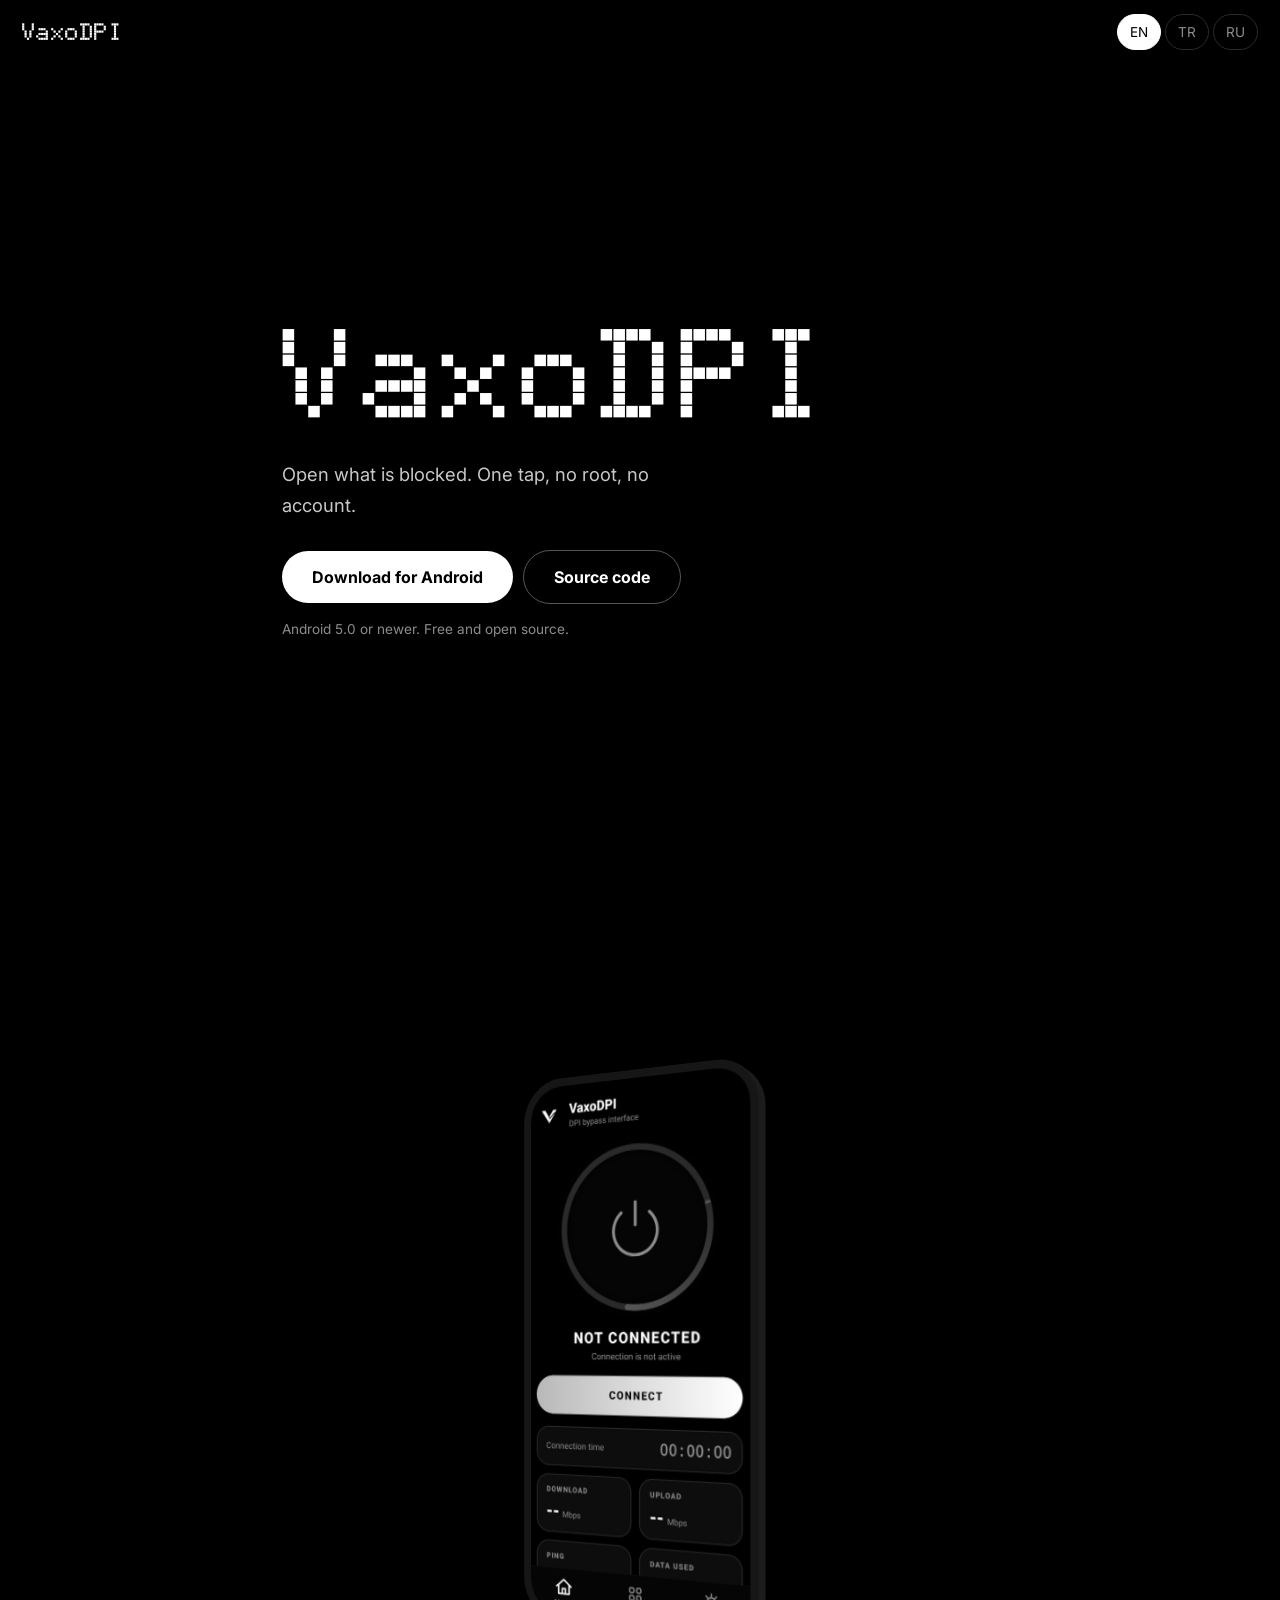
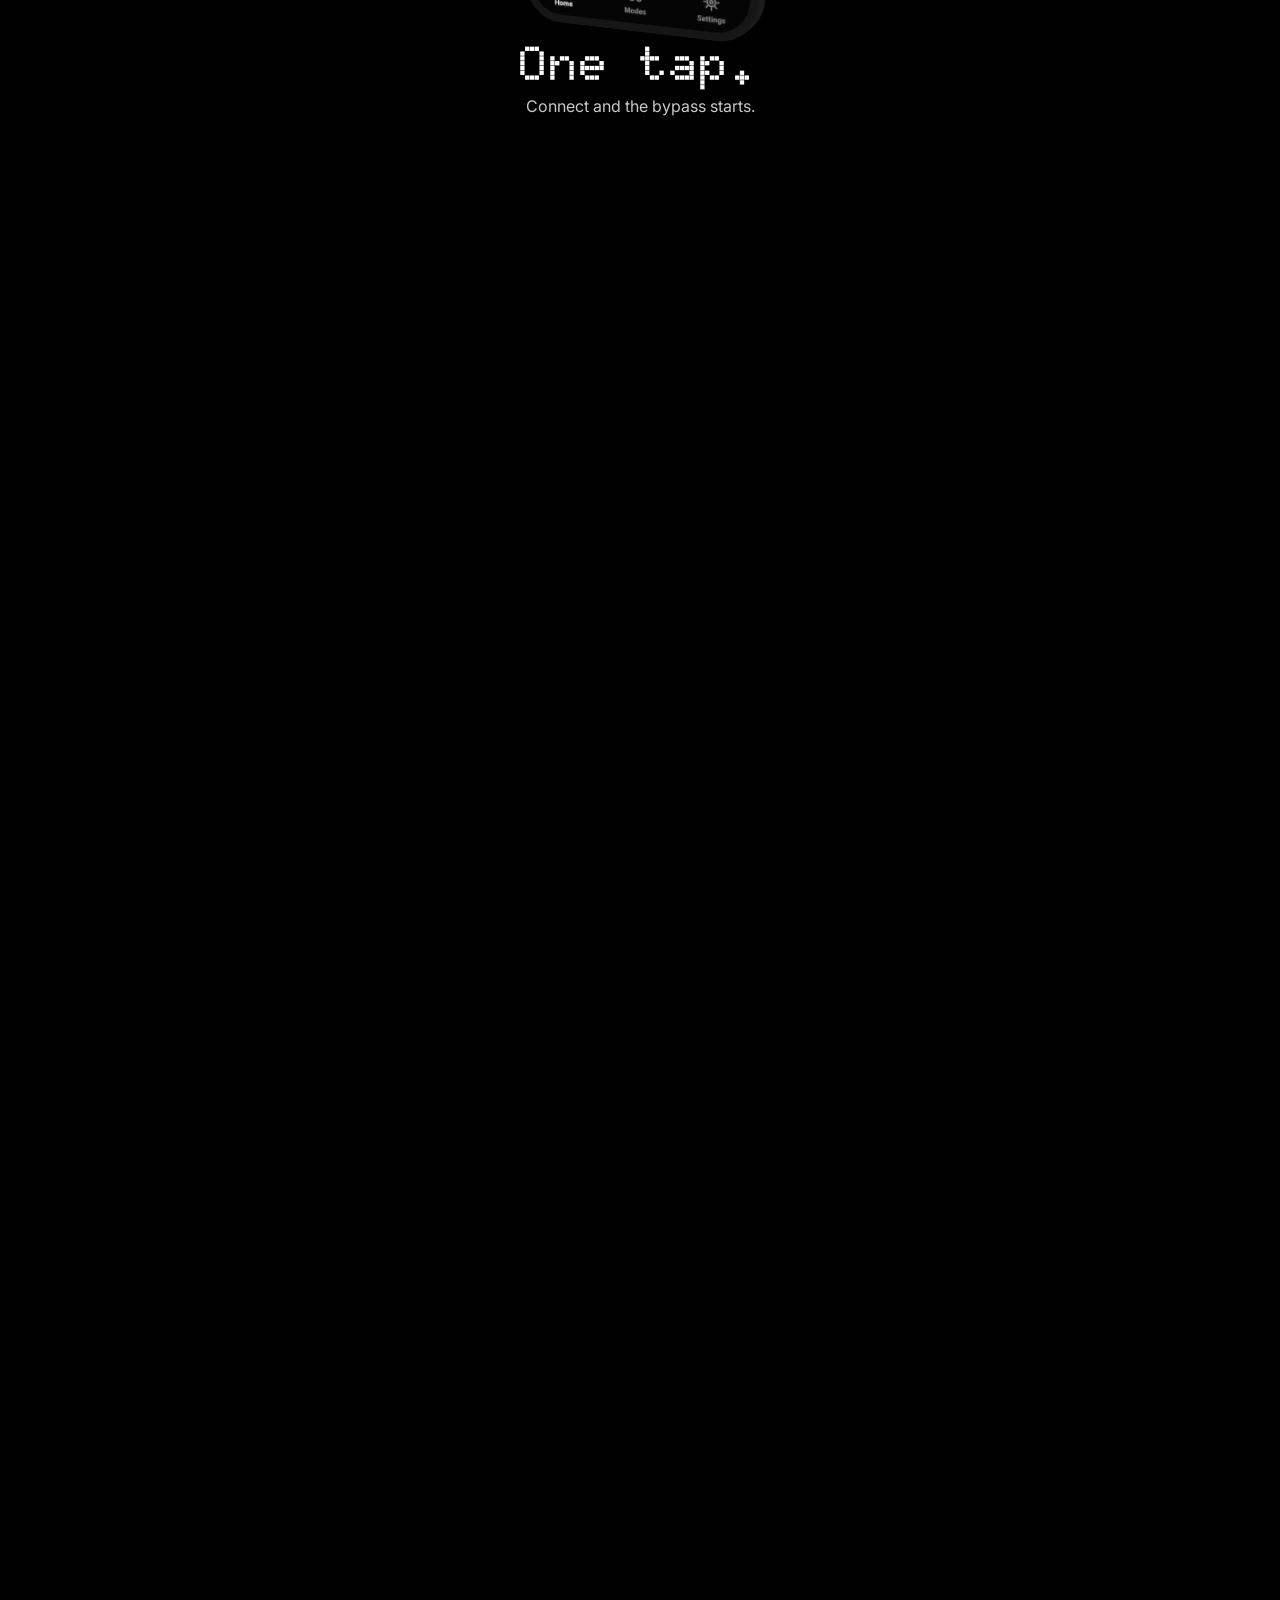
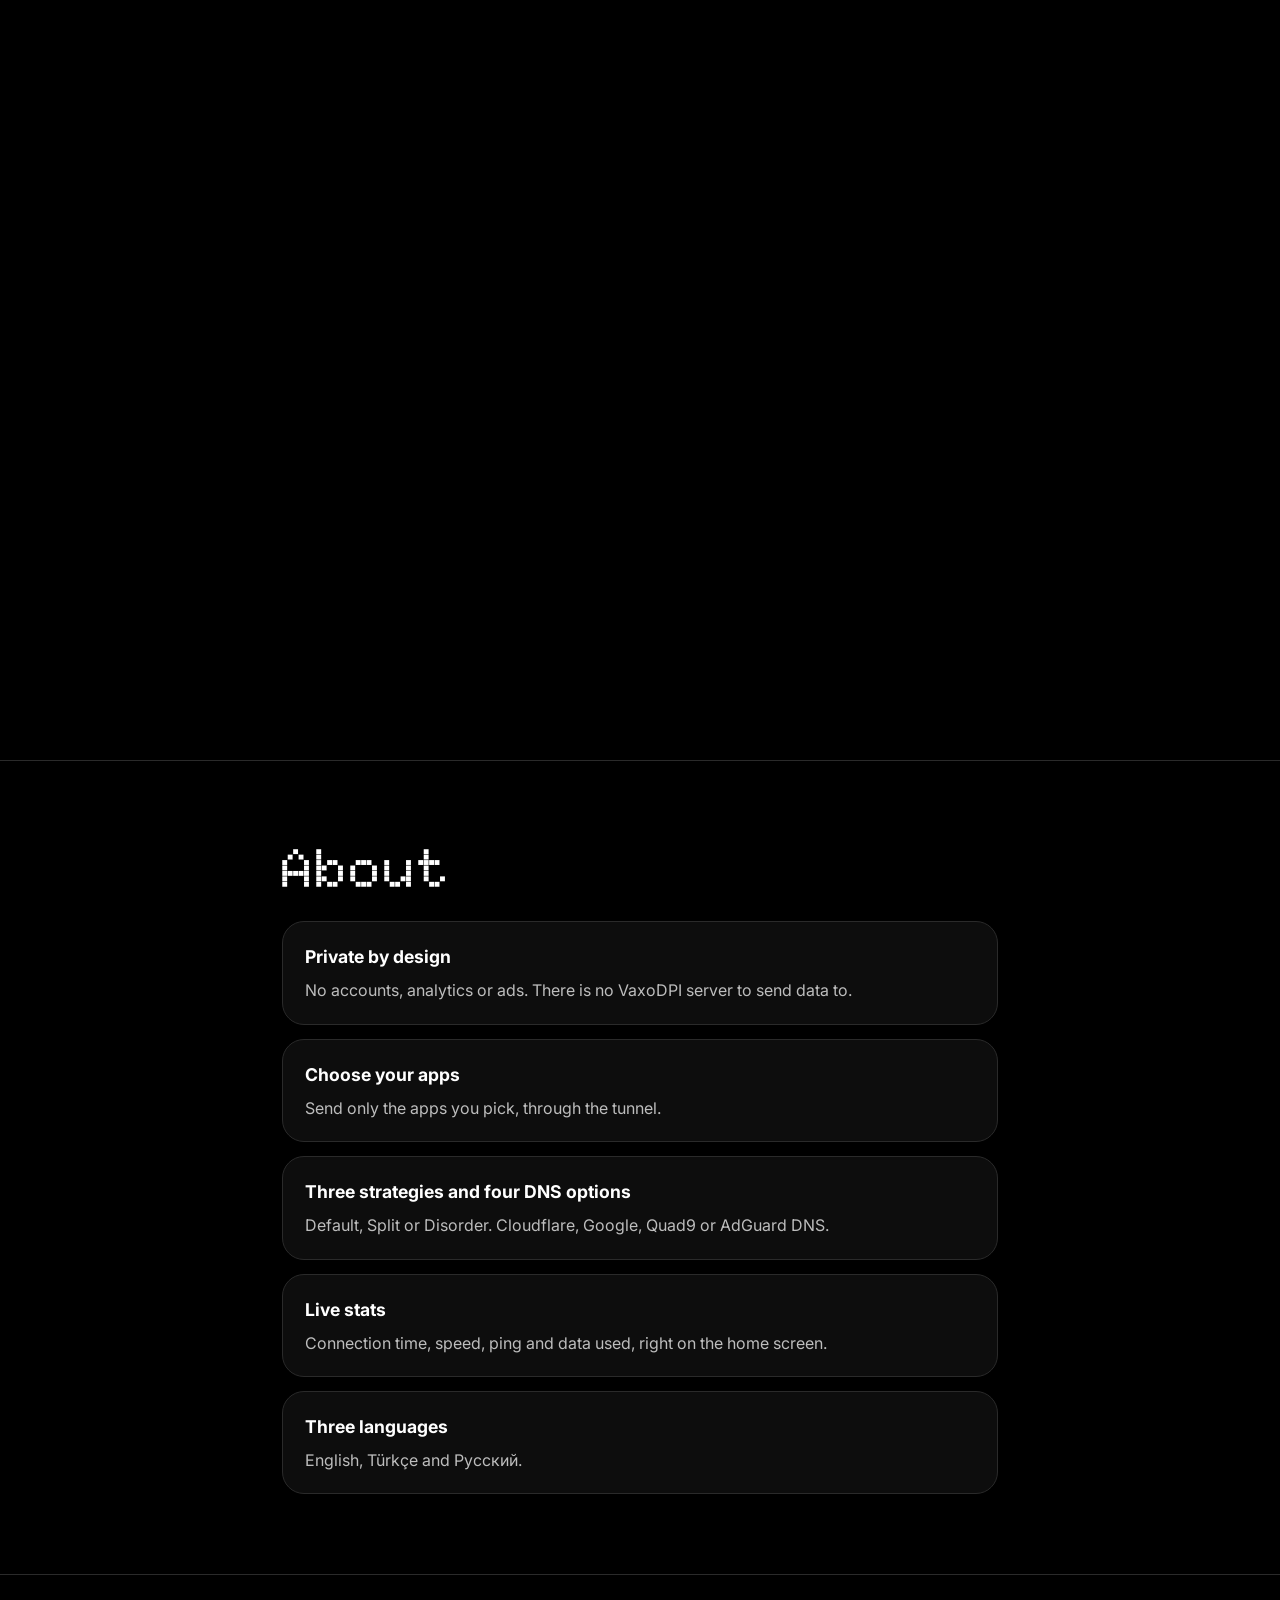
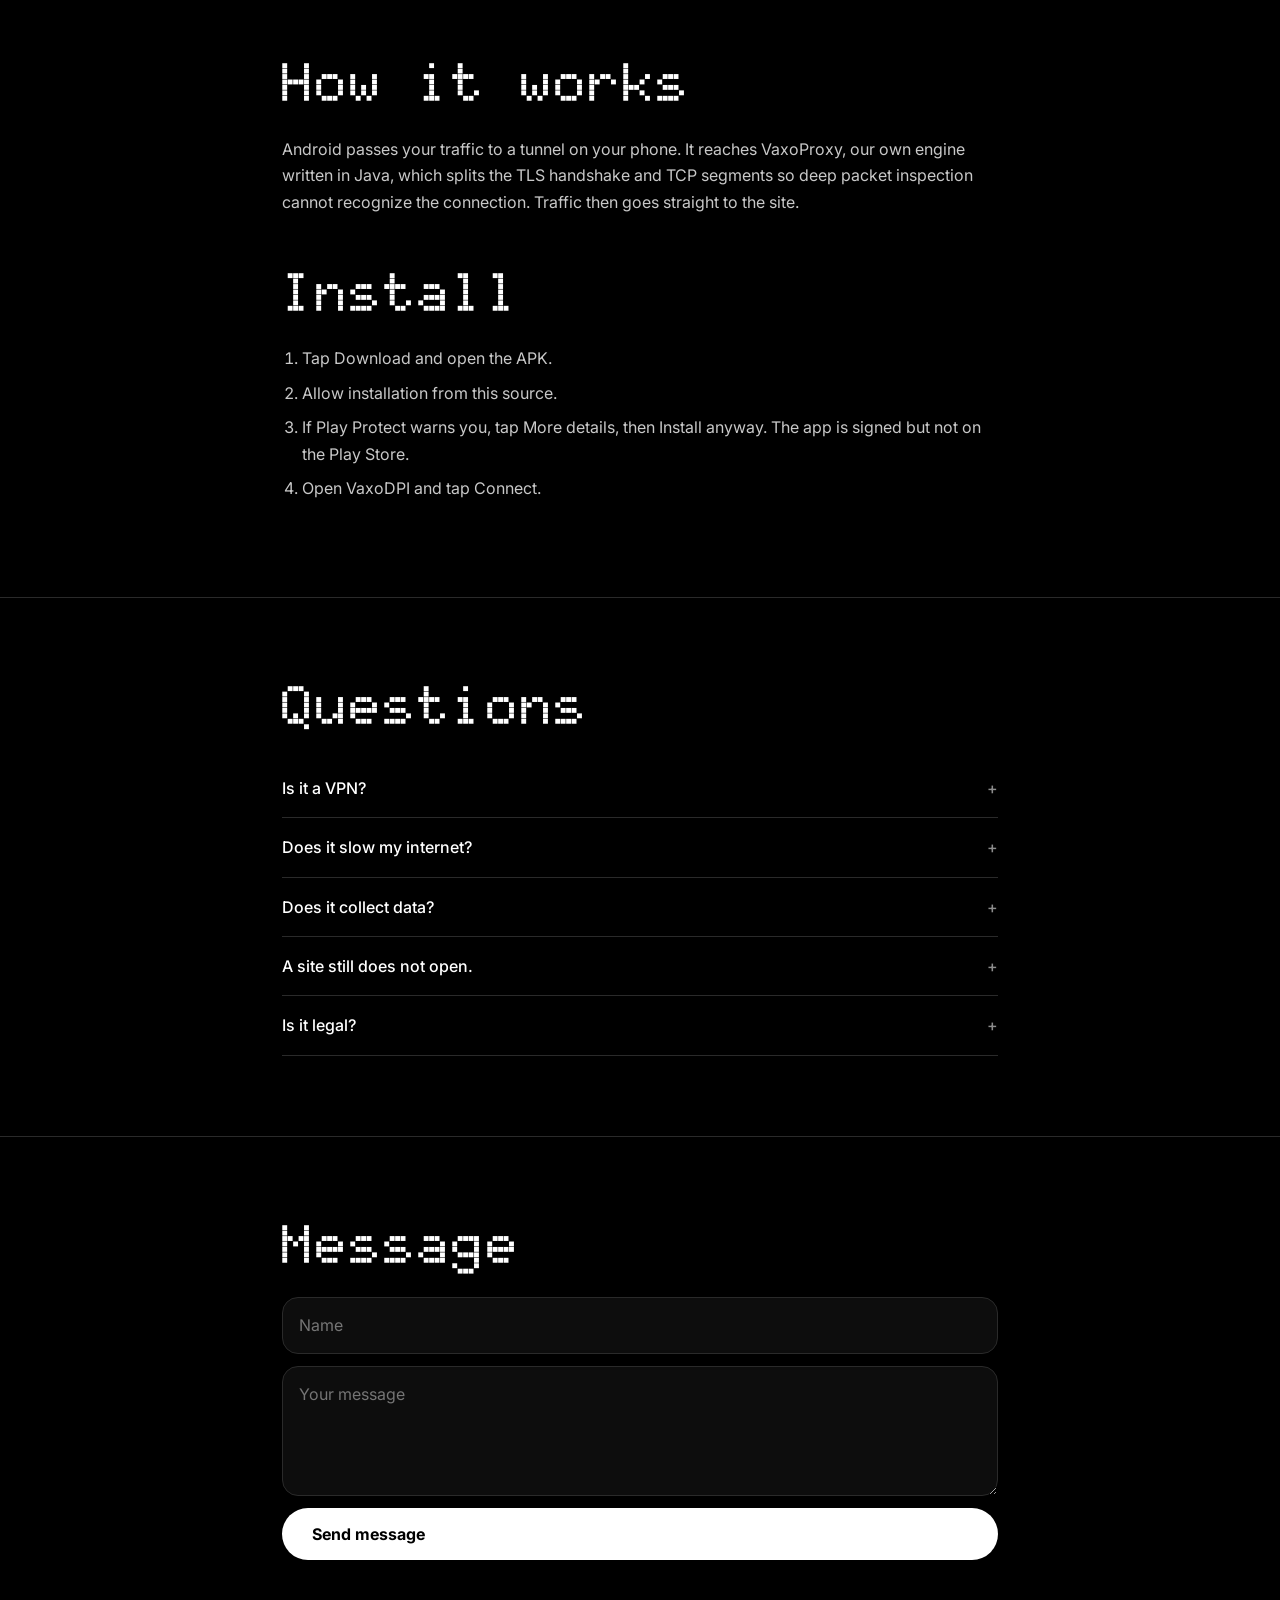
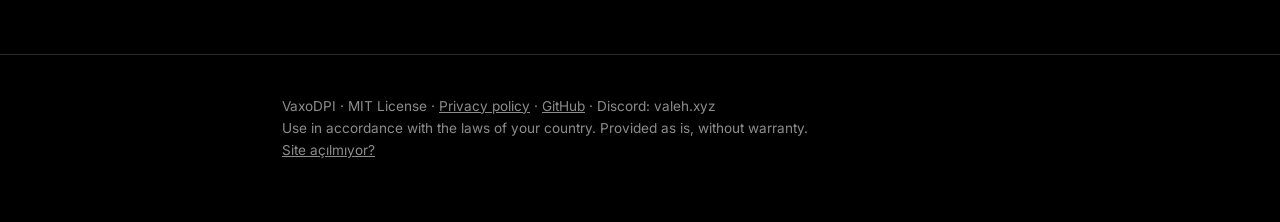
==== commit 621787a5: "Add troubleshooting pages, keep home page free of app names" ====
--- a/docs/index.html
+++ b/docs/index.html
@@ -112,7 +112,7 @@
 <p class="small" id="mn" role="status"></p>
 </div></section>
 
-<footer><div class="wrap">VaxoDPI · MIT License · <a href="privacy.html" data-i="priv">Privacy policy</a> · <a href="https://github.com/valehhdoth">GitHub</a> · Discord: valeh.xyz<br><span data-i="legal">Use in accordance with the laws of your country. Provided as is, without warranty.</span></div></footer>
+<footer><div class="wrap">VaxoDPI · MIT License · <a href="privacy.html" data-i="priv">Privacy policy</a> · <a href="https://github.com/valehhdoth">GitHub</a> · Discord: valeh.xyz<br><span data-i="legal">Use in accordance with the laws of your country. Provided as is, without warranty.</span><br><a href="site-acilmiyor.html">Site açılmıyor?</a></div></footer>
 
 <script>
 var APK="https://github.com/valehhdoth/VaxoDPI/releases/latest/download/app-release.apk";
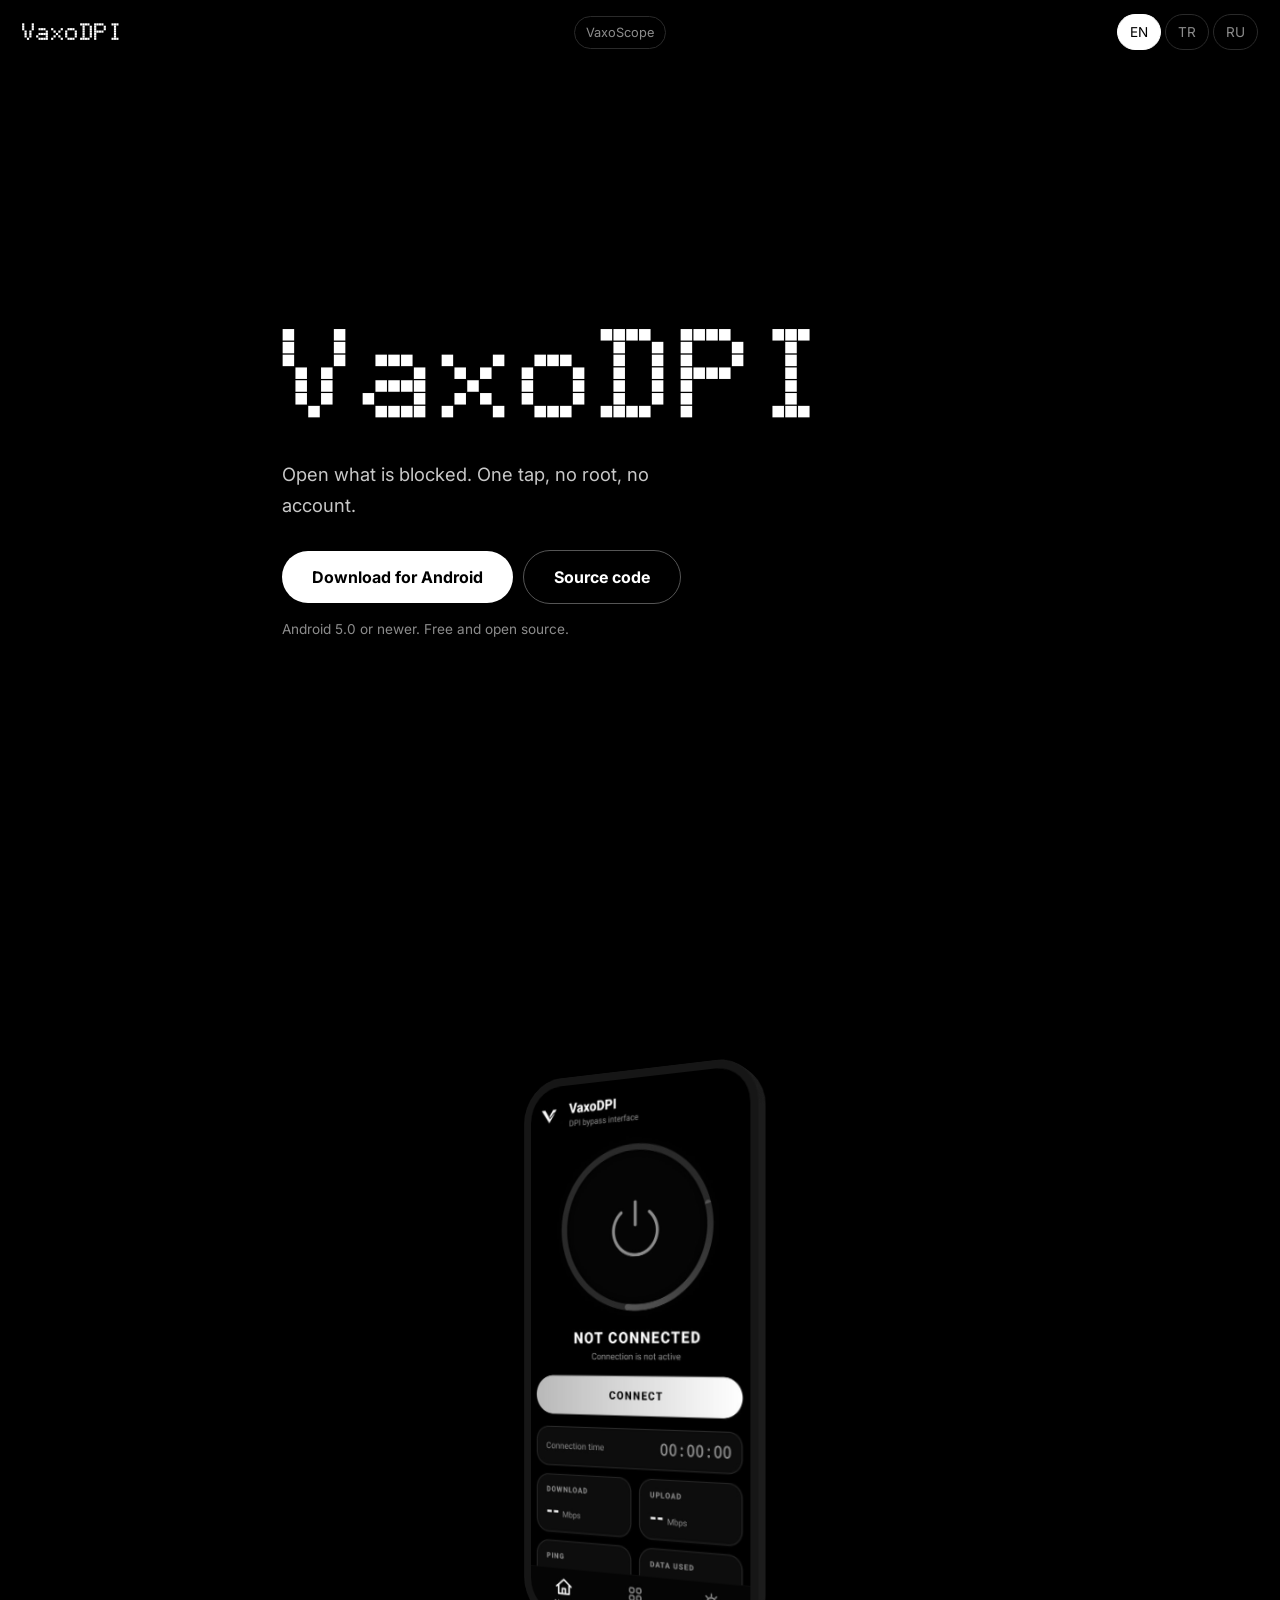
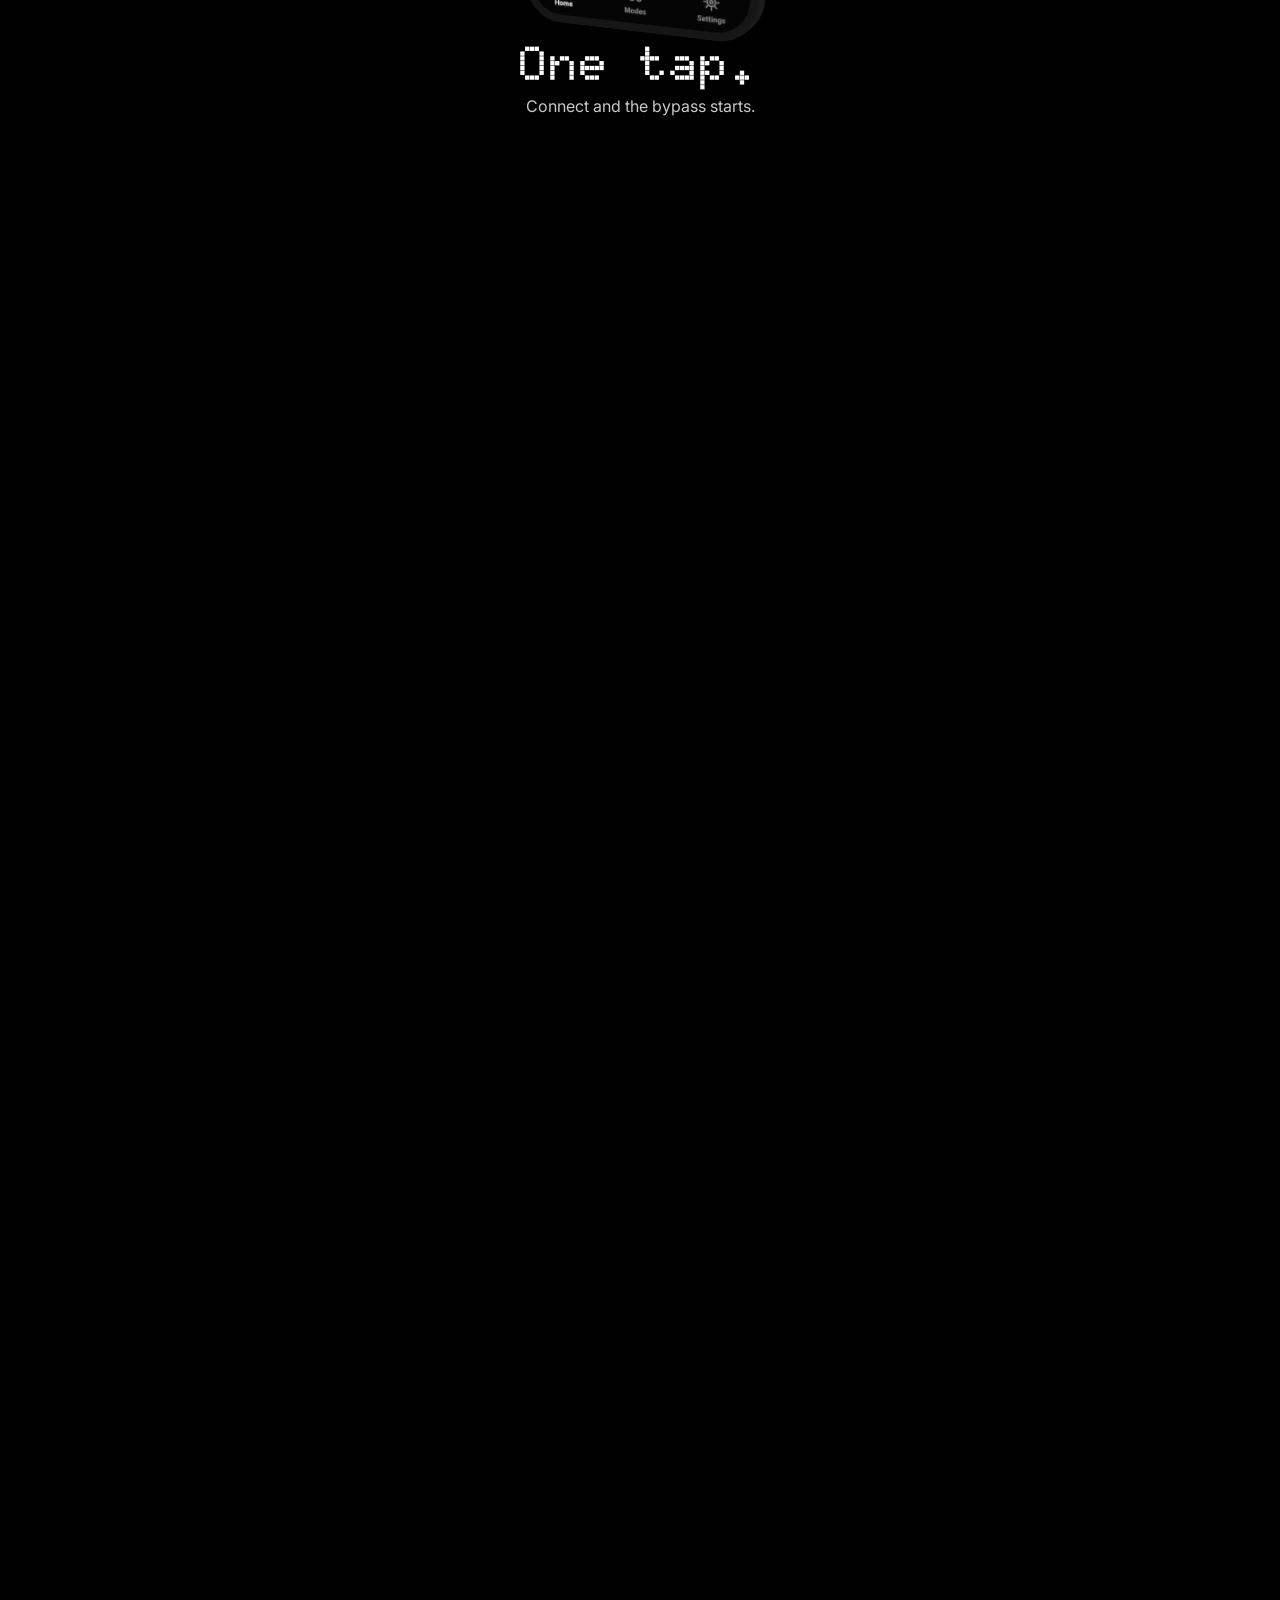
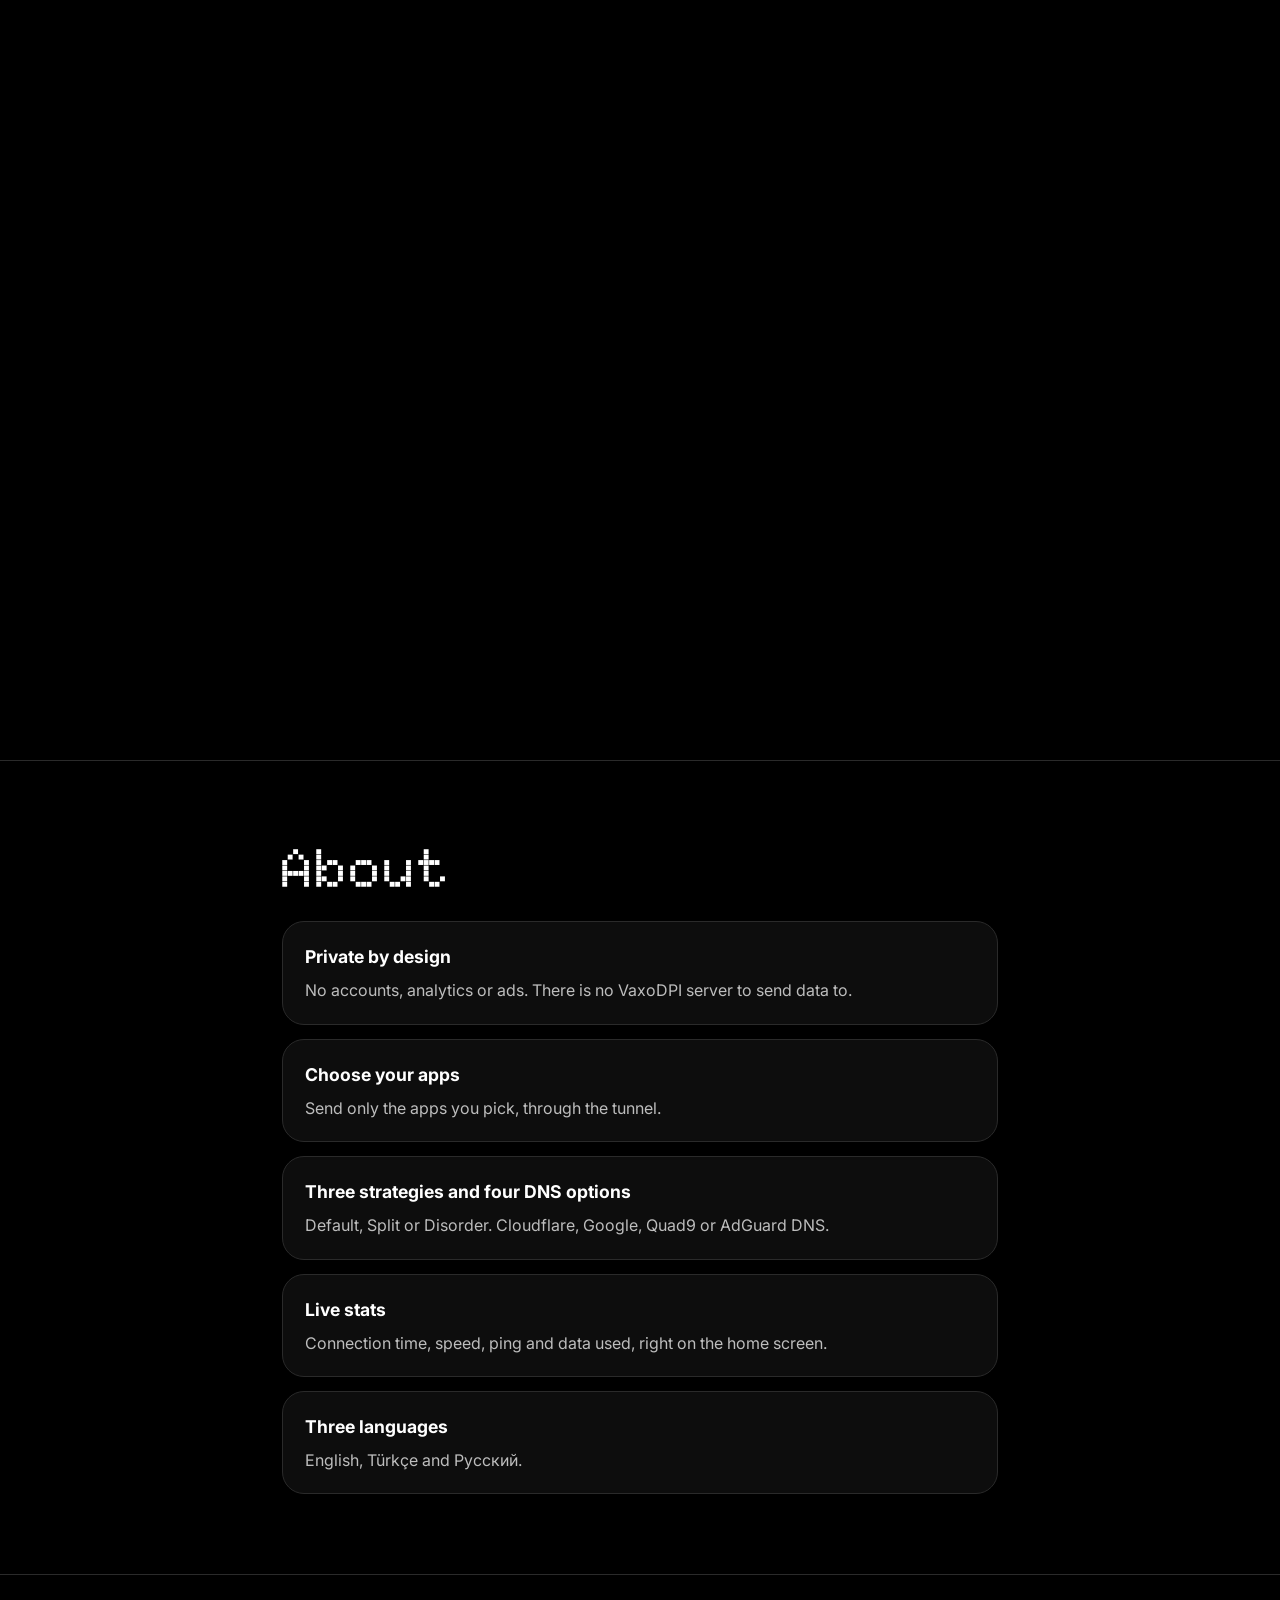
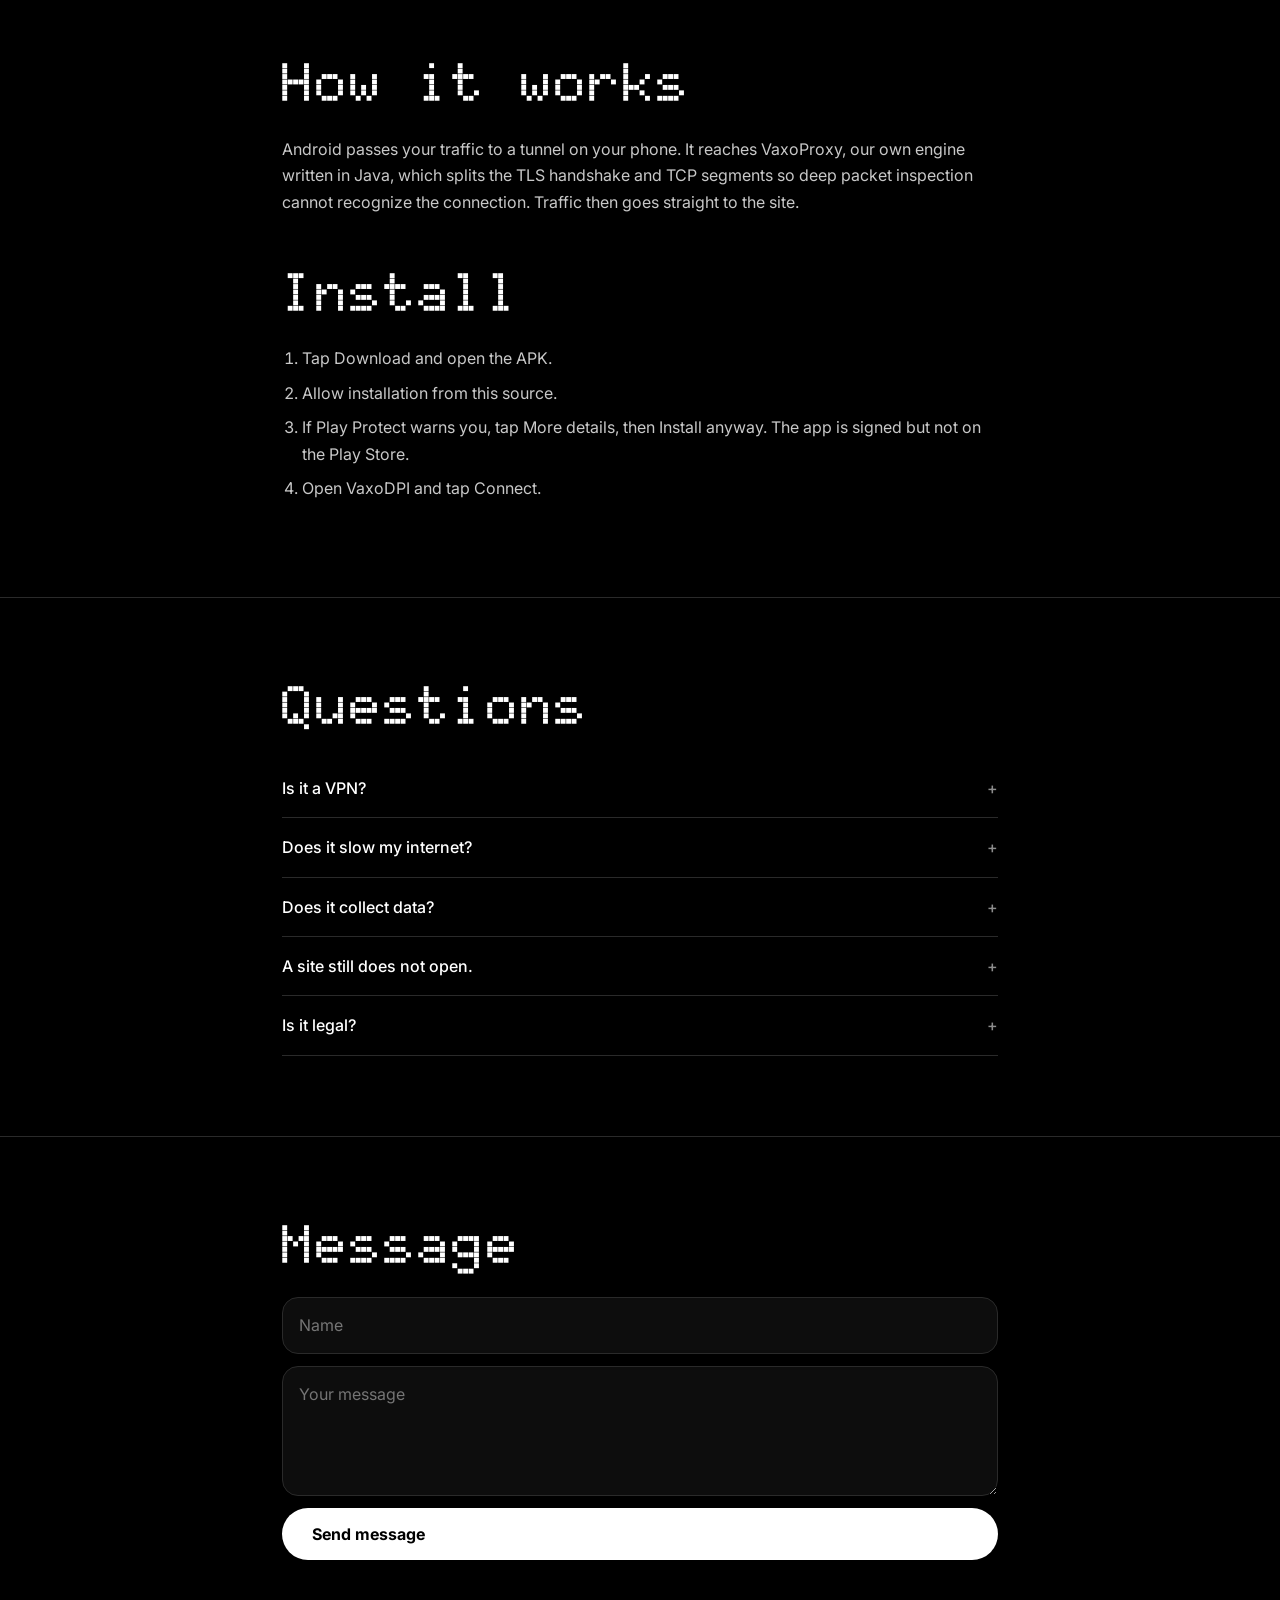
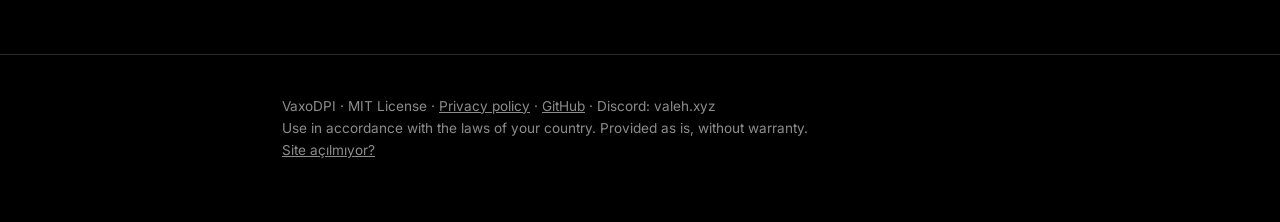
==== commit f7df48e1: "VaxoScope sayfasi (/scope/) ve ana sayfada baglanti" ====
--- a/docs/index.html
+++ b/docs/index.html
@@ -59,8 +59,9 @@
 textarea{min-height:130px;resize:vertical}
 footer{padding:40px 0 60px;color:var(--mut);font-size:.85rem;border-top:1px solid var(--line)}
 @media (prefers-reduced-motion:reduce){html{scroll-behavior:auto}.cap{transition:none}}
-</style></head><body>
-<header><b class="dot">VaxoDPI</b><div class="lang"><button data-l="en">EN</button> <button data-l="tr">TR</button> <button data-l="ru">RU</button></div></header>
+.swl{color:#8c8c8c;text-decoration:none;font-size:.8rem;border:1px solid #2a2a2a;padding:5px 11px;border-radius:20px}
+</style><link rel="icon" type="image/png" href="/favicon.png"><link rel="apple-touch-icon" href="/favicon.png"></head><body>
+<header><b class="dot">VaxoDPI</b><a class="swl" href="/scope/">VaxoScope</a><div class="lang"><button data-l="en">EN</button> <button data-l="tr">TR</button> <button data-l="ru">RU</button></div></header>
 
 <div class="hero">
 <h1 class="dot">VaxoDPI</h1>
